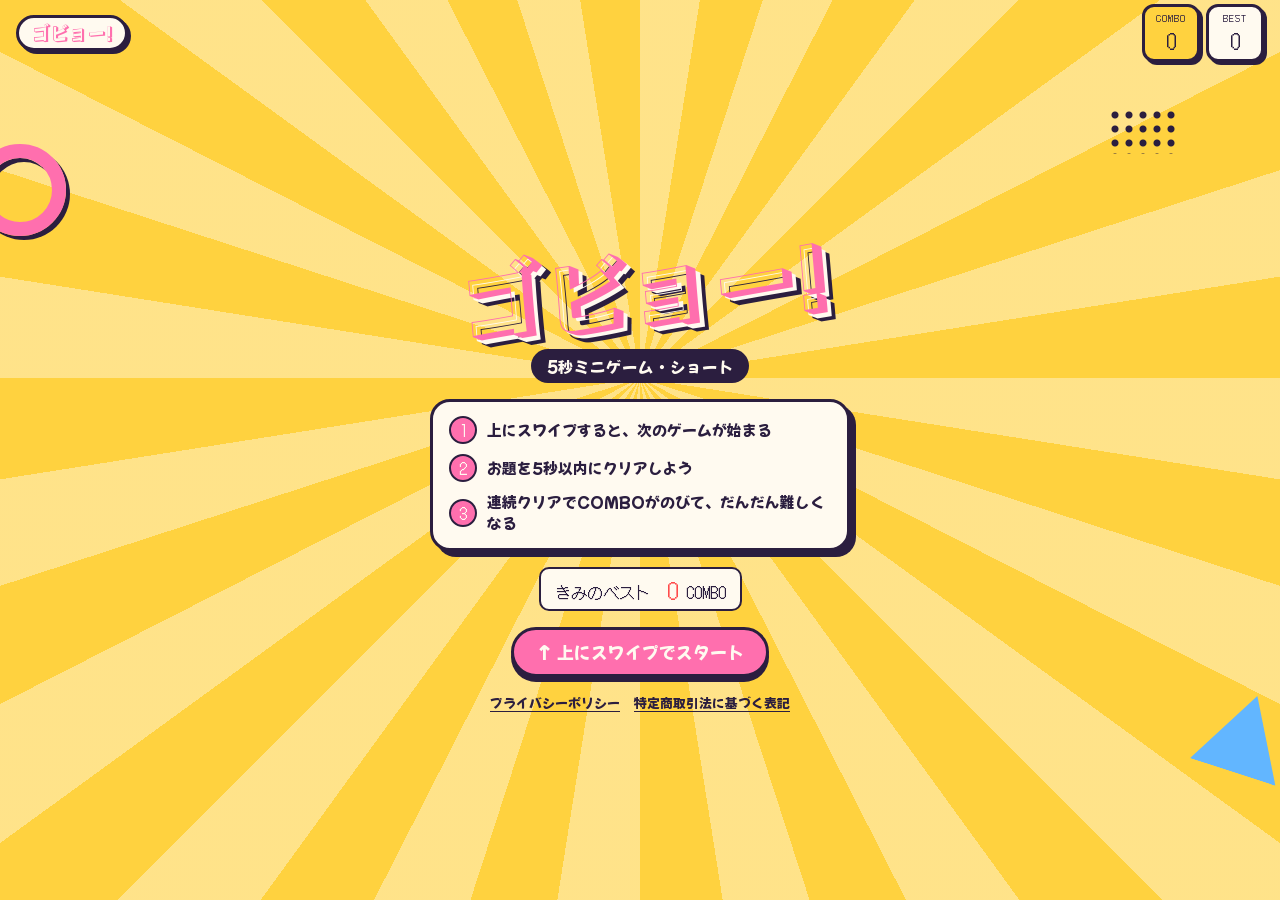
==== public/index.html @ 1904412a "広告なしパック（500円・買い切り）の仕組みを追加 Stripeの支払いリンク → /thanks → Workerがセッションを確認 → 署名つきトークンを保存、の確認版。  - worker/in" ====
<!doctype html>
<html lang="ja">
<head>
  <meta charset="utf-8">
  <meta name="viewport" content="width=device-width, initial-scale=1, viewport-fit=cover">
  <title>ゴビョー！</title>
  <meta name="description" content="上にスワイプすると次々出てくる、5秒ミニゲームのショート。連続クリアでコンボをのばそう。">
  <meta name="theme-color" content="#ffd23f">
  <meta property="og:type" content="website">
  <meta property="og:title" content="ゴビョー！">
  <meta property="og:description" content="上にスワイプすると次々出てくる、5秒ミニゲームのショート。きみは何連続クリアできる？">
  <meta name="twitter:card" content="summary_large_image">
  <meta property="og:url" content="https://gobyo.kento-dev.workers.dev/">
  <meta property="og:image" content="https://gobyo.kento-dev.workers.dev/ogp.png">
  <meta name="twitter:image" content="https://gobyo.kento-dev.workers.dev/ogp.png">
  <link rel="icon" href="favicon.svg" type="image/svg+xml">
  <link rel="apple-touch-icon" href="apple-touch-icon.png">
  <link rel="preconnect" href="https://fonts.googleapis.com">
  <link rel="preconnect" href="https://fonts.gstatic.com" crossorigin>
  <link rel="stylesheet" href="https://fonts.googleapis.com/css2?family=DotGothic16&family=Mochiy+Pop+One&family=Rampart+One&display=swap">
  <link rel="stylesheet" href="css/style.css">
</head>
<body>
  <header class="hud">
    <p class="hud-logo">ゴビョー!</p>
    <div class="hud-stats">
      <p id="hudComboChip" class="hud-chip hud-combo"><small>COMBO</small><b id="hudCombo">0</b></p>
      <p class="hud-chip"><small>BEST</small><b id="hudBest">0</b></p>
    </div>
  </header>

  <main id="feed" class="feed">
    <section id="slotTitle" class="slot slot-title" aria-label="タイトル">
      <span class="deco deco-ring" aria-hidden="true"></span>
      <span class="deco deco-tri" aria-hidden="true"></span>
      <span class="deco deco-dots" aria-hidden="true"></span>

      <div class="title-card">
        <h1 class="logo">ゴビョー!</h1>
        <p class="tagline">5秒ミニゲーム・ショート</p>

        <ol class="howto">
          <li>上にスワイプすると、次のゲームが始まる</li>
          <li>お題を5秒以内にクリアしよう</li>
          <li>連続クリアでCOMBOがのびて、だんだん難しくなる</li>
        </ol>

        <p class="title-best">きみのベスト　<b id="titleBest">0</b> COMBO</p>
        <button id="btnStart" class="swipe-hint" type="button">↑ 上にスワイプでスタート</button>
        <p class="title-links"><a class="title-link" href="privacy">プライバシーポリシー</a><a class="title-link" href="tokushoho">特定商取引法に基づく表記</a></p>
      </div>
    </section>
  </main>

  <p id="toast" class="toast" role="status" hidden></p>

  <script src="js/config.js"></script>
  <script src="js/games.js"></script>
  <script src="js/app.js"></script>
</body>
</html>
---- public/css/style.css ----
/* 配置: 縦に1画面ずつ流れるショート。上に固定のスコア、各画面は柄つきの背景にお題・導火線・ゲーム画面を持つカード */
:root {
  --cream: #fff3dc;   /* 下地 */
  --paper: #fffaf0;   /* カード */
  --ink: #2b1e3f;     /* 線と文字（ナス紺） */
  --pink: #ff6fae;
  --yellow: #ffd23f;
  --mint: #45d6b5;
  --sky: #62b6ff;
  --orange: #ff8c42;
  --lilac: #b48cff;
  --lime: #b5e048;
  --red: #ff4b4b;

  --font-logo: "Rampart One", "Mochiy Pop One", "Hiragino Maru Gothic ProN", sans-serif;
  --font-pop: "Mochiy Pop One", "Hiragino Maru Gothic ProN", "Hiragino Sans", "Yu Gothic", "Noto Sans JP", sans-serif;
  --font-dot: "DotGothic16", "Osaka-Mono", "MS Gothic", monospace;

  --line: 3px;
  --shadow: 6px 6px 0 var(--ink);
  --hud-h: 62px;
  --theme: var(--yellow);
  --pattern: color-mix(in srgb, var(--paper) 42%, transparent);

  color-scheme: light;
  box-sizing: border-box;
  height: 100%;
  padding-top: env(safe-area-inset-top, 0px);
  padding-bottom: env(safe-area-inset-bottom, 0px);
  background: var(--cream);
  -webkit-text-size-adjust: 100%;
}

*, *::before, *::after { box-sizing: inherit; }

body {
  margin: 0;
  height: 100%;
  overflow: hidden;
  background: var(--cream);
  color: var(--ink);
  font-family: var(--font-pop);
  font-size: 15px;
  line-height: 1.5;
  -webkit-tap-highlight-color: transparent;
}

[hidden] { display: none !important; }
p, h1, h2, ol { margin: 0; }
ol { padding: 0; list-style: none; }
:focus-visible { outline: 3px solid var(--sky); outline-offset: 3px; }

/* ---------- ボタン ---------- */
.btn {
  display: inline-flex;
  align-items: center;
  justify-content: center;
  min-height: 48px;
  padding: 0.55em 1.1em;
  border: var(--line) solid var(--ink);
  border-radius: 999px;
  background: var(--paper);
  color: var(--ink);
  font: 0.98rem/1.2 var(--font-pop);
  text-decoration: none;
  box-shadow: 0 4px 0 var(--ink);
  cursor: pointer;
  touch-action: manipulation;
  user-select: none;
  -webkit-user-select: none;
}
.btn:active { transform: translateY(3px); box-shadow: 0 1px 0 var(--ink); }
.btn-small { min-height: 40px; padding-block: 0.4em; font-size: 0.9rem; }
.btn-ink { background: var(--ink); color: var(--paper); }
.btn-mint { background: var(--mint); }

/* ---------- 上のスコア ---------- */
.hud {
  position: fixed;
  top: env(safe-area-inset-top, 0px);
  left: 0;
  right: 0;
  z-index: 10;
  height: var(--hud-h);
  display: flex;
  align-items: center;
  justify-content: space-between;
  gap: 8px;
  padding: 4px 16px 0;
  pointer-events: none;
}
.hud-logo {
  padding: 5px 12px 3px;
  border: var(--line) solid var(--ink);
  border-radius: 999px;
  background: var(--paper);
  box-shadow: 3px 3px 0 var(--ink);
  font: 1.2rem/1.1 var(--font-logo);
  color: var(--pink);
}
.hud-stats { display: flex; gap: 6px; }
.hud-chip {
  display: flex;
  flex-direction: column;
  align-items: center;
  min-width: 58px;
  padding: 3px 10px 4px;
  border: var(--line) solid var(--ink);
  border-radius: 12px;
  background: var(--paper);
  box-shadow: 3px 3px 0 var(--ink);
  line-height: 1.05;
}
.hud-chip small { font: 0.62rem var(--font-dot); letter-spacing: 0.12em; }
.hud-chip b { font: 1.3rem var(--font-dot); font-weight: 400; font-variant-numeric: tabular-nums; }
.hud-combo { background: var(--yellow); }
.hud-chip.bump { animation: bump 0.4s cubic-bezier(0.2, 1.8, 0.4, 1); }
@keyframes bump { 0% { transform: scale(1.35) rotate(-6deg); } 100% { transform: scale(1); } }

/* ---------- 縦スワイプのフィード ---------- */
.feed {
  position: relative;
  height: 100%;
  overflow-x: hidden;
  overflow-y: auto;
  scroll-snap-type: y mandatory;
  overscroll-behavior: contain;
  scrollbar-width: none;
}
.feed::-webkit-scrollbar { display: none; }
.feed.locked { overflow-y: hidden; }

.slot {
  position: relative;
  height: 100%;
  display: flex;
  padding: calc(var(--hud-h) + 8px) 16px 16px;
  overflow: hidden;
  scroll-snap-align: start;
  scroll-snap-stop: always;
  background-color: var(--theme);
}

/* 背景の柄（テーマごと） */
.theme-pink {
  --theme: var(--pink);
  background-image: radial-gradient(circle, var(--pattern) 0 6px, transparent 7px);
  background-size: 34px 34px;
}
.theme-yellow, .slot-title {
  --theme: var(--yellow);
  background-image: repeating-conic-gradient(from 0deg at 50% 42%, var(--pattern) 0 9deg, transparent 9deg 18deg);
}
.theme-mint {
  --theme: var(--mint);
  background-image: repeating-linear-gradient(135deg, transparent 0 16px, var(--pattern) 16px 32px);
}
.theme-sky {
  --theme: var(--sky);
  background-image: conic-gradient(var(--pattern) 25%, transparent 0 50%, var(--pattern) 0 75%, transparent 0);
  background-size: 44px 44px;
}
.theme-orange {
  --theme: var(--orange);
  background-image: radial-gradient(circle, var(--pattern) 0 3px, transparent 4px);
  background-size: 18px 18px;
}
.theme-lilac {
  --theme: var(--lilac);
  background-image:
    linear-gradient(var(--pattern) 2px, transparent 2px),
    linear-gradient(90deg, var(--pattern) 2px, transparent 2px);
  background-size: 26px 26px;
}
.theme-lime {
  --theme: var(--lime);
  background-image: repeating-linear-gradient(0deg, transparent 0 14px, var(--pattern) 14px 22px);
}

/* ---------- タイトル ---------- */
.title-card {
  position: relative;
  z-index: 1;
  margin: auto;
  width: 100%;
  max-width: 420px;
  display: flex;
  flex-direction: column;
  align-items: center;
  gap: 16px;
  text-align: center;
}
.logo {
  font: 400 clamp(3.6rem, 21vw, 5.4rem)/1.05 var(--font-logo);
  color: var(--pink);
  text-shadow: 4px 4px 0 var(--paper), 8px 8px 0 var(--ink);
  transform: rotate(-5deg);
  animation: wobble 2.6s ease-in-out infinite;
}
@keyframes wobble { 50% { transform: rotate(-1deg) scale(1.03); } }
.tagline {
  padding: 6px 16px;
  border-radius: 999px;
  background: var(--ink);
  color: var(--paper);
  font-size: 0.95rem;
  letter-spacing: 0.06em;
}
.howto {
  width: 100%;
  display: grid;
  gap: 10px;
  padding: 14px 16px;
  border: var(--line) solid var(--ink);
  border-radius: 20px;
  background: var(--paper);
  box-shadow: var(--shadow);
  text-align: left;
  counter-reset: step;
}
.howto li { display: flex; align-items: center; gap: 10px; font-size: 0.92rem; line-height: 1.4; }
.howto li::before {
  counter-increment: step;
  content: counter(step);
  flex: none;
  display: grid;
  place-items: center;
  width: 28px;
  height: 28px;
  border: 2px solid var(--ink);
  border-radius: 50%;
  background: var(--pink);
  color: var(--paper);
  font: 1rem var(--font-dot);
}
.title-best {
  padding: 4px 14px;
  border: 2px solid var(--ink);
  border-radius: 10px;
  background: var(--paper);
  font: 1rem var(--font-dot);
}
.title-best b { font-size: 1.4rem; font-weight: 400; color: var(--red); }
.swipe-hint {
  padding: 12px 22px;
  border: var(--line) solid var(--ink);
  border-radius: 999px;
  background: var(--pink);
  color: var(--paper);
  font: 1.05rem/1.2 var(--font-pop);
  box-shadow: 0 5px 0 var(--ink);
  cursor: pointer;
  touch-action: manipulation;
  animation: float 1.2s ease-in-out infinite;
}
@keyframes float { 50% { transform: translateY(-8px); } }

/* 80年代っぽい飾り */
.deco { position: absolute; pointer-events: none; }
.deco-ring {
  top: 16%;
  left: -26px;
  width: 92px;
  height: 92px;
  border: 14px solid var(--pink);
  border-radius: 50%;
  box-shadow: 4px 4px 0 var(--ink), inset 4px 4px 0 var(--ink);
}
.deco-tri {
  right: -10px;
  bottom: 14%;
  width: 90px;
  height: 80px;
  background: var(--sky);
  clip-path: polygon(50% 0, 100% 100%, 0 100%);
  transform: rotate(18deg);
}
.deco-dots {
  top: 12%;
  right: 8%;
  width: 70px;
  height: 46px;
  background-image: radial-gradient(circle, var(--ink) 0 3px, transparent 4px);
  background-size: 14px 14px;
}

/* ---------- ゲームのカード ---------- */
.card {
  flex: 1;
  min-width: 0;
  width: 100%;
  max-width: 480px;
  margin-inline: auto;
  display: flex;
  flex-direction: column;
  gap: 10px;
  padding: 12px 14px 14px;
  border: var(--line) solid var(--ink);
  border-radius: 26px;
  background: var(--paper);
  box-shadow: var(--shadow);
}
.card-head { display: flex; align-items: center; justify-content: space-between; gap: 8px; }
.card-no { font: 0.95rem var(--font-dot); letter-spacing: 0.06em; }
.card-title {
  padding: 3px 12px;
  border: 2px solid var(--ink);
  border-radius: 999px;
  background: var(--theme);
  font-size: 0.9rem;
}
.inst {
  font: clamp(1.35rem, 6.6vw, 1.8rem)/1.3 var(--font-pop);
  text-align: center;
  text-wrap: balance;
  word-break: auto-phrase;
}

.fuse {
  height: 14px;
  border: 2.5px solid var(--ink);
  border-radius: 999px;
  background: var(--cream);
  overflow: hidden;
}
.fuse span {
  display: block;
  height: 100%;
  background: repeating-linear-gradient(135deg, var(--red) 0 8px, var(--orange) 8px 16px);
  transform-origin: left center;
}

.screen { position: relative; flex: 1; min-height: 0; }
.stage {
  position: absolute;
  inset: 0;
  display: flex;
  flex-direction: column;
  align-items: center;
  justify-content: center;
  gap: 14px;
  padding: 12px;
  border: var(--line) solid var(--ink);
  border-radius: 18px;
  background:
    linear-gradient(color-mix(in srgb, var(--ink) 6%, transparent) 1px, transparent 1px),
    linear-gradient(90deg, color-mix(in srgb, var(--ink) 6%, transparent) 1px, transparent 1px),
    var(--cream);
  background-size: 22px 22px;
  overflow: hidden;
  container-type: size;
  user-select: none;
  -webkit-user-select: none;
}
.slot.is-playing .stage { touch-action: none; }

.overlay {
  position: absolute;
  inset: 0;
  display: flex;
  flex-direction: column;
  align-items: center;
  justify-content: center;
  gap: 6px;
  border-radius: 18px;
  overflow: hidden;
  pointer-events: none;
  background: color-mix(in srgb, var(--cream) 72%, transparent);
}
.overlay > p { position: relative; z-index: 1; text-align: center; }
.ov-main {
  font: clamp(2.6rem, 15vw, 3.8rem)/1 var(--font-pop);
  color: var(--yellow);
  -webkit-text-stroke: 3px var(--ink);
  paint-order: stroke fill;
  text-shadow: 5px 5px 0 var(--pink);
}
.ov-main.pop { animation: pop 0.35s cubic-bezier(0.2, 1.8, 0.4, 1); }
@keyframes pop { from { transform: scale(0.5); } to { transform: scale(1); } }
.ov-sub {
  padding: 4px 14px;
  border: 2px solid var(--ink);
  border-radius: 999px;
  background: var(--paper);
  font: 1.15rem var(--font-dot);
}
.ov-sub:empty { display: none; }
.overlay.is-go .ov-main { color: var(--mint); text-shadow: 5px 5px 0 var(--ink); }
.overlay.is-clear { background: var(--yellow); }
.overlay.is-clear::before {
  content: "";
  position: absolute;
  inset: -60%;
  background: repeating-conic-gradient(var(--paper) 0 12deg, transparent 12deg 24deg);
  opacity: 0.75;
  animation: spin 8s linear infinite;
}
@keyframes spin { to { transform: rotate(360deg); } }
.overlay.is-miss { background: color-mix(in srgb, var(--ink) 55%, transparent); }
.overlay.is-miss .ov-main { color: var(--sky); text-shadow: 5px 5px 0 var(--ink); }

.card-foot {
  display: flex;
  align-items: center;
  justify-content: space-between;
  gap: 10px;
  min-height: 44px;
  visibility: hidden;
}
.slot.is-done .card-foot { visibility: visible; }
.btn-retry { visibility: hidden; }
.slot.is-miss .btn-retry { visibility: visible; }
.next-hint { font-size: 0.9rem; animation: float 1.2s ease-in-out infinite; }

/* ---------- 各ゲームの部品 ---------- */
.g-note { font-size: 0.95rem; text-align: center; }
.g-top { position: absolute; top: 12px; left: 0; right: 0; }
.g-big-num { font: clamp(3rem, 16vw, 4rem)/1 var(--font-dot); }

/* 連打・押すな のボタン */
.g-push {
  display: grid;
  place-items: center;
  width: min(50vw, 190px, 46cqh);
  aspect-ratio: 1;
  border: var(--line) solid var(--ink);
  border-radius: 50%;
  background: radial-gradient(circle at 34% 30%, color-mix(in srgb, var(--paper) 55%, var(--red)), var(--red) 62%);
  box-shadow: 0 9px 0 var(--ink);
  font: clamp(1.4rem, 7vw, 1.9rem) var(--font-pop);
  color: var(--paper);
  -webkit-text-stroke: 2px var(--ink);
  paint-order: stroke fill;
}
.g-push.hit { animation: press 0.12s; }
@keyframes press { 50% { transform: translateY(7px); box-shadow: 0 2px 0 var(--ink); } }
.g-push-dont {
  background: radial-gradient(circle at 34% 30%, color-mix(in srgb, var(--paper) 55%, var(--orange)), var(--orange) 62%);
  animation: tempt 0.9s ease-in-out infinite;
}
@keyframes tempt { 50% { transform: scale(1.06) rotate(-3deg); } }
.g-push-dont.pressed { animation: none; transform: translateY(8px); box-shadow: 0 1px 0 var(--ink); }

/* ストップウォッチ */
.g-watch {
  padding: 8px 20px;
  border: var(--line) solid var(--ink);
  border-radius: 14px;
  background: var(--ink);
  color: var(--lime);
  font: clamp(3.2rem, 18vw, 4.6rem)/1.1 var(--font-dot);
  font-variant-numeric: tabular-nums;
  box-shadow: 5px 5px 0 var(--pink);
}

/* 仕分け */
.g-item, .g-ghost {
  position: absolute;
  top: 50%;
  left: 50%;
  width: min(34vw, 130px, 34cqh);
  aspect-ratio: 1;
  translate: -50% -50%;
  border: var(--line) solid var(--ink);
  box-shadow: 5px 5px 0 var(--ink);
}
.g-item.is-circle { border-radius: 50%; background: var(--pink); }
.g-item.is-square { border-radius: 16px; background: var(--sky); }
.g-item.pop { animation: pop 0.18s ease-out; }
.g-item.fly-left { animation: fly-left 0.3s ease-in forwards; }
.g-item.fly-right { animation: fly-right 0.3s ease-in forwards; }
@keyframes fly-left { to { transform: translateX(-220%) rotate(-30deg); opacity: 0; } }
@keyframes fly-right { to { transform: translateX(220%) rotate(30deg); opacity: 0; } }
.g-lanes {
  position: absolute;
  left: 12px;
  right: 12px;
  bottom: 12px;
  display: flex;
  justify-content: space-between;
  gap: 8px;
}
.g-lane {
  padding: 2px 14px;
  border: 2px solid var(--ink);
  border-radius: 999px;
  background: var(--paper);
  font-size: 1.3rem;
}
.c-pink { color: var(--pink); -webkit-text-stroke: 1px var(--ink); }
.c-sky { color: var(--sky); -webkit-text-stroke: 1px var(--ink); }

/* よけろ */
.g-road { position: absolute; inset: 0; }
.g-road-line {
  position: absolute;
  top: 0;
  bottom: 0;
  width: 4px;
  translate: -50% 0;
  background: repeating-linear-gradient(to bottom, var(--ink) 0 18px, transparent 18px 36px);
  opacity: 0.3;
  animation: road 0.45s linear infinite;
}
@keyframes road { to { background-position: 0 36px; } }
.g-car {
  position: absolute;
  top: 84%;
  width: 54px;
  height: 72px;
  translate: -50% -50%;
  border: var(--line) solid var(--ink);
  border-radius: 18px 18px 10px 10px;
  background: var(--pink);
  box-shadow: 4px 4px 0 var(--ink);
  transition: left 0.09s ease-out;
}
.g-car::before {
  content: "";
  position: absolute;
  top: 9px;
  left: 7px;
  right: 7px;
  height: 18px;
  border: 2px solid var(--ink);
  border-radius: 6px;
  background: var(--sky);
}
.g-car.crash { background: var(--red); animation: shake 0.3s; }
.g-rock {
  position: absolute;
  display: grid;
  place-items: center;
  width: 50px;
  height: 50px;
  translate: -50% -50%;
  border: var(--line) solid var(--ink);
  border-radius: 12px;
  background: var(--yellow);
  box-shadow: 3px 3px 0 var(--ink);
  font: 1.5rem var(--font-dot);
}
@keyframes shake { 25% { transform: translateX(-6px); } 75% { transform: translateX(6px); } }

/* 色ちがい */
.g-grid {
  display: grid;
  grid-template-columns: repeat(var(--n), 1fr);
  gap: 8px;
  width: min(100%, 320px, 92cqh);
  aspect-ratio: 1;
}
.g-tile { border: 2.5px solid var(--ink); border-radius: 10px; cursor: pointer; }
.g-tile.is-right { box-shadow: 0 0 0 4px var(--paper), 0 0 0 7px var(--ink); }
.g-tile.is-wrong { animation: shake 0.3s; }

/* ど真ん中 */
.g-meter {
  width: 100%;
  max-width: 340px;
  height: 60px;
  padding-inline: 12px;
  border: var(--line) solid var(--ink);
  border-radius: 999px;
  background: var(--paper);
  box-shadow: 5px 5px 0 var(--ink);
}
.g-meter-track { position: relative; height: 100%; }
.g-meter-zone {
  position: absolute;
  top: 0;
  bottom: 0;
  left: 50%;
  translate: -50% 0;
  border-inline: 3px solid var(--ink);
  background: var(--lime);
}
.g-meter-mark {
  position: absolute;
  top: 6px;
  bottom: 6px;
  width: 10px;
  translate: -50% 0;
  border: 2px solid var(--ink);
  border-radius: 5px;
  background: var(--red);
}
.g-meter-mark.is-hit { background: var(--mint); }

/* もぐらたたき */
.g-holes {
  display: grid;
  grid-template-columns: repeat(3, 1fr);
  gap: 10px;
  width: min(100%, 300px, 78cqh);
  aspect-ratio: 1;
  margin-top: 22px;
}
.g-hole { position: relative; cursor: pointer; }
.g-hole::after {
  content: "";
  position: absolute;
  left: 6%;
  right: 6%;
  bottom: 6%;
  height: 30%;
  border-radius: 50%;
  background: var(--ink);
  box-shadow: inset 0 6px 0 color-mix(in srgb, var(--ink) 60%, var(--cream));
}
.g-mole {
  position: absolute;
  z-index: 1;
  left: 20%;
  right: 20%;
  bottom: 18%;
  height: 66%;
  border: var(--line) solid var(--ink);
  border-radius: 50% 50% 30% 30%;
  background:
    radial-gradient(circle at 34% 36%, var(--ink) 0 7%, transparent 8%),
    radial-gradient(circle at 66% 36%, var(--ink) 0 7%, transparent 8%),
    radial-gradient(ellipse at 50% 56%, var(--pink) 0 12%, transparent 13%),
    color-mix(in srgb, var(--orange) 55%, var(--ink));
  transform-origin: bottom center;
  animation: mole-up 0.12s ease-out;
  pointer-events: none;
}
@keyframes mole-up { from { transform: scaleY(0.2); } to { transform: scaleY(1); } }
.g-mole.is-hit { animation: mole-bonk 0.2s ease-in forwards; }
@keyframes mole-bonk { 30% { transform: scale(1.15, 0.7); } 100% { transform: scale(1, 0); } }

/* ふうせん */
.g-balloon-box { position: relative; width: min(78cqw, 62cqh, 280px); aspect-ratio: 1; }
.g-ring, .g-balloon {
  position: absolute;
  left: 50%;
  top: 50%;
  width: calc(var(--s) * 100%);
  aspect-ratio: 1;
  translate: -50% -50%;
  border-radius: 50%;
}
.g-ring { border: 3px dashed var(--ink); }
.g-ring-max { background: color-mix(in srgb, var(--lime) 70%, var(--cream)); }
.g-ring-min { background: var(--cream); }
.g-balloon {
  border: var(--line) solid var(--ink);
  background: radial-gradient(circle at 34% 30%, color-mix(in srgb, var(--paper) 60%, var(--pink)), var(--pink) 62%);
  opacity: 0.92;
}
.g-balloon::after {
  content: "";
  position: absolute;
  left: 50%;
  bottom: -11px;
  width: 14px;
  height: 12px;
  translate: -50% 0;
  background: var(--ink);
  clip-path: polygon(50% 0, 100% 100%, 0 100%);
}
.g-balloon.is-burst { animation: burst 0.25s ease-out forwards; }
@keyframes burst { to { transform: scale(1.5); opacity: 0; } }

/* 早押し */
.g-lamp {
  display: grid;
  place-items: center;
  width: min(54vw, 200px, 50cqh);
  aspect-ratio: 1;
  border: 6px solid var(--ink);
  border-radius: 50%;
  background: var(--yellow);
  box-shadow: 0 0 0 8px var(--paper), 0 0 0 11px var(--ink);
  font: clamp(1.4rem, 7vw, 1.8rem) var(--font-pop);
}
.g-lamp.is-red {
  background: var(--red);
  color: var(--paper);
  -webkit-text-stroke: 1.5px var(--ink);
  paint-order: stroke fill;
  box-shadow: 0 0 0 8px var(--paper), 0 0 0 11px var(--ink), 0 0 40px 14px color-mix(in srgb, var(--red) 55%, transparent);
}
.g-lamp.is-foul { background: var(--lilac); }

/* 後出しじゃんけん */
.g-hand {
  display: flex;
  flex-direction: column;
  align-items: center;
  justify-content: center;
  gap: 2px;
  border: var(--line) solid var(--ink);
  border-radius: 18px;
  background: var(--paper);
  box-shadow: 4px 4px 0 var(--ink);
}
.g-hand-cpu { width: min(38vw, 140px, 34cqh); aspect-ratio: 1; background: var(--yellow); }
.g-hand-cpu .g-hand-icon { font-size: clamp(2.8rem, 15vw, 4rem); line-height: 1.1; }
.g-hands { display: grid; grid-template-columns: repeat(3, 1fr); gap: 10px; width: 100%; max-width: 340px; }
.g-hand-pick { aspect-ratio: 1; cursor: pointer; }
.g-hand-pick .g-hand-icon { font-size: clamp(1.9rem, 10vw, 2.6rem); line-height: 1.1; pointer-events: none; }
.g-hand-name { font-size: 0.85rem; pointer-events: none; }
.g-hand.is-right { background: var(--mint); }
.g-hand.is-wrong { background: var(--red); animation: shake 0.3s; }

/* キャッチ */
.g-field { position: absolute; inset: 0; }
.g-basket {
  position: absolute;
  top: 86%;
  width: 88px;
  height: 38px;
  translate: -50% -50%;
  border: var(--line) solid var(--ink);
  border-radius: 6px 6px 22px 22px;
  background: repeating-linear-gradient(90deg, var(--pink) 0 10px, color-mix(in srgb, var(--pink) 60%, var(--paper)) 10px 20px);
  box-shadow: 3px 3px 0 var(--ink);
}
.g-star {
  --star: polygon(50% 0, 61% 35%, 98% 35%, 68% 57%, 79% 91%, 50% 70%, 21% 91%, 32% 57%, 2% 35%, 39% 35%);
  position: absolute;
  width: 42px;
  height: 42px;
  translate: -50% -50%;
  background: var(--ink);
  clip-path: var(--star);
}
.g-star::before {
  content: "";
  position: absolute;
  inset: 6px;
  background: var(--yellow);
  clip-path: var(--star);
}
.g-star.is-got { animation: got 0.25s ease-out forwards; }
@keyframes got { to { transform: scale(1.7); opacity: 0; } }

/* おぼえて */
.g-arrows { display: flex; flex-wrap: wrap; justify-content: center; gap: 8px; max-width: 100%; }
.g-arrow {
  display: grid;
  place-items: center;
  width: 46px;
  height: 54px;
  border: var(--line) solid var(--ink);
  border-radius: 10px;
  background: var(--paper);
  box-shadow: 3px 3px 0 var(--ink);
  font: 1.8rem var(--font-dot);
}
.g-arrow.is-hidden { background: var(--lilac); color: var(--paper); }
.g-arrow.is-right { background: var(--mint); color: var(--ink); }
.g-arrow.is-wrong { background: var(--red); color: var(--paper); }

/* 色の割り当て（ペアさがし・つみあげ・ふうせん割り） */
.c-pink { --c: var(--pink); }
.c-sky { --c: var(--sky); }
.c-mint { --c: var(--mint); }
.c-yellow { --c: var(--yellow); }
.c-orange { --c: var(--orange); }
.c-lilac { --c: var(--lilac); }
.c-lime { --c: var(--lime); }

/* フリック */
.g-flick {
  position: absolute;
  top: 50%;
  left: 50%;
  display: grid;
  place-items: center;
  width: min(40vw, 150px, 40cqh);
  aspect-ratio: 1;
  translate: -50% -50%;
  border: var(--line) solid var(--ink);
  border-radius: 22px;
  background: var(--yellow);
  box-shadow: 5px 5px 0 var(--ink);
  font: clamp(4rem, 22vw, 5.5rem)/1 var(--font-dot);
}
.g-flick.pop { animation: pop 0.18s ease-out; }
.g-flick.is-wrong { background: var(--red); color: var(--paper); }
.g-flick.fly-left { animation: fly-left 0.3s ease-in forwards; }
.g-flick.fly-right { animation: fly-right 0.3s ease-in forwards; }
.g-flick.fly-up { animation: fly-up 0.3s ease-in forwards; }
.g-flick.fly-down { animation: fly-down 0.3s ease-in forwards; }
@keyframes fly-up { to { transform: translateY(-220%); opacity: 0; } }
@keyframes fly-down { to { transform: translateY(220%); opacity: 0; } }

/* 3択（数えろ・計算） */
.g-question {
  padding: 10px 18px;
  border: var(--line) solid var(--ink);
  border-radius: 14px;
  background: var(--paper);
  box-shadow: 5px 5px 0 var(--ink);
  font: clamp(2.3rem, 12vw, 3.1rem)/1.15 var(--font-dot);
  font-variant-numeric: tabular-nums;
  white-space: nowrap;
}
.g-choices { display: grid; grid-template-columns: repeat(3, 1fr); gap: 10px; width: 100%; max-width: 340px; }
.g-choices.g-bottom { position: absolute; left: 12px; right: 12px; bottom: 14px; width: auto; margin-inline: auto; }
.g-choice {
  display: grid;
  place-items: center;
  min-height: 64px;
  border: var(--line) solid var(--ink);
  border-radius: 16px;
  background: var(--paper);
  box-shadow: 0 5px 0 var(--ink);
  font: 1.9rem var(--font-dot);
  cursor: pointer;
}
.g-choice.is-right { background: var(--mint); }
.g-choice.is-wrong { background: var(--red); color: var(--paper); animation: shake 0.3s; }
.g-star.is-small { width: 36px; height: 36px; }
.g-star.is-small::before { inset: 5px; }

/* なぞれ */
.g-trace { position: absolute; inset: 0; width: 100%; height: 100%; }
.g-trace-edge { stroke: var(--ink); }
.g-trace-road { stroke: color-mix(in srgb, var(--sky) 30%, var(--paper)); }
.g-trace-center { stroke: color-mix(in srgb, var(--ink) 30%, transparent); stroke-dasharray: 6 8; }
.g-trace-trail { stroke: var(--pink); opacity: 0.85; }
.g-trace-trail.is-out { stroke: var(--red); }
.g-trace-start circle { fill: var(--pink); stroke: var(--ink); stroke-width: 3; }
.g-trace-goal circle { fill: var(--yellow); stroke: var(--ink); stroke-width: 3; }
.g-trace text { font-family: var(--font-dot); font-size: 18px; fill: var(--ink); pointer-events: none; }

/* ペアさがし（マークはCSSで描いて大きさをそろえる） */
.g-pair {
  display: grid;
  place-items: center;
  border: 2.5px solid var(--ink);
  border-radius: 10px;
  background: var(--paper);
  cursor: pointer;
}
.g-shape {
  position: relative;
  width: 58%;
  aspect-ratio: 1;
  background: var(--ink);
  clip-path: var(--shape);
  pointer-events: none;
}
.g-shape::before {
  content: "";
  position: absolute;
  inset: 4px;
  background: var(--c);
  clip-path: var(--shape);
}
.s-circle { --shape: circle(50%); }
.s-square { --shape: polygon(8% 8%, 92% 8%, 92% 92%, 8% 92%); }
.s-tri { --shape: polygon(50% 4%, 97% 92%, 3% 92%); }
.s-down { --shape: polygon(3% 8%, 97% 8%, 50% 96%); }
.s-diamond { --shape: polygon(50% 0, 100% 50%, 50% 100%, 0 50%); }
.s-star { --shape: polygon(50% 0, 61% 35%, 98% 35%, 68% 57%, 79% 91%, 50% 70%, 21% 91%, 32% 57%, 2% 35%, 39% 35%); }
.g-pair.is-picked { background: var(--yellow); transform: scale(0.92); }
.g-pair.is-right { background: var(--mint); box-shadow: 0 0 0 4px var(--paper), 0 0 0 7px var(--ink); }
.g-pair.is-wrong { background: var(--red); animation: shake 0.3s; }

/* つみあげ */
.g-block {
  position: absolute;
  border: var(--line) solid var(--ink);
  border-radius: 8px;
  background: var(--c, var(--orange));
  box-shadow: 3px 3px 0 var(--ink);
}
.g-block.is-base {
  background: repeating-linear-gradient(135deg, var(--ink) 0 8px, color-mix(in srgb, var(--ink) 70%, var(--paper)) 8px 16px);
}
.g-block.is-fall { animation: fall 0.5s ease-in forwards; }
@keyframes fall { to { transform: translateY(220%) rotate(20deg); opacity: 0; } }

/* ふうせん割り */
.g-floater { position: absolute; translate: -50% -50%; cursor: pointer; }
.g-floater.is-balloon {
  width: 56px;
  height: 66px;
  border: var(--line) solid var(--ink);
  border-radius: 50% 50% 48% 48% / 56% 56% 44% 44%;
  background: radial-gradient(circle at 34% 30%, color-mix(in srgb, var(--paper) 55%, var(--c)), var(--c) 60%);
}
.g-floater.is-balloon::after {
  content: "";
  position: absolute;
  left: 50%;
  top: 100%;
  width: 2px;
  height: 20px;
  translate: -50% 0;
  background: var(--ink);
}
.g-floater.is-bomb {
  width: 56px;
  height: 56px;
  border: var(--line) solid var(--ink);
  border-radius: 50%;
  background: radial-gradient(circle at 34% 30%, color-mix(in srgb, var(--paper) 35%, var(--ink)), var(--ink) 60%);
}
.g-floater.is-bomb::before {
  content: "";
  position: absolute;
  top: -12px;
  left: 58%;
  width: 7px;
  height: 14px;
  border: 2px solid var(--ink);
  border-radius: 3px;
  background: var(--orange);
  transform: rotate(25deg);
}
.g-floater.is-bomb::after {
  content: "";
  position: absolute;
  top: -24px;
  left: 66%;
  width: 14px;
  height: 14px;
  background: var(--yellow);
  clip-path: polygon(50% 0, 61% 35%, 98% 35%, 68% 57%, 79% 91%, 50% 70%, 21% 91%, 32% 57%, 2% 35%, 39% 35%);
  animation: spark 0.3s steps(2) infinite;
}
@keyframes spark { 50% { transform: scale(0.6) rotate(30deg); } }
.g-floater.is-popped { animation: got 0.2s ease-out forwards; pointer-events: none; }
.g-floater.is-boom { animation: boom 0.35s ease-out forwards; }
@keyframes boom { 50% { transform: scale(1.6); background: var(--red); } 100% { transform: scale(1.8); opacity: 0; } }

/* ---------- CM画面（ブラウン管の走査線っぽい柄） ---------- */
.slot-cm {
  --theme: var(--lilac);
  background-image: repeating-linear-gradient(0deg, transparent 0 3px, color-mix(in srgb, var(--ink) 14%, transparent) 3px 5px);
}
.cm-card { align-items: center; justify-content: center; gap: 14px; text-align: center; overflow: hidden; }
.cm-bars {
  align-self: stretch;
  height: 72px;
  border: var(--line) solid var(--ink);
  border-radius: 14px;
  background: linear-gradient(90deg,
    var(--paper) 0 14.28%, var(--yellow) 0 28.57%, var(--mint) 0 42.85%,
    var(--lime) 0 57.14%, var(--pink) 0 71.42%, var(--red) 0 85.71%, var(--sky) 0);
}
.cm-label {
  padding: 2px 16px;
  border-radius: 8px;
  background: var(--ink);
  color: var(--yellow);
  font: 1.6rem var(--font-dot);
  letter-spacing: 0.2em;
}
.cm-title { font: 400 clamp(1.25rem, 6vw, 1.6rem)/1.45 var(--font-pop); text-wrap: balance; }
.cm-best { font: 1.05rem var(--font-dot); }
.cm-best b { font-size: 1.6rem; font-weight: 400; color: var(--red); }
.cm-lead { font-size: 0.95rem; }
/* CM画面の広告（js/config.js で adFrame を設定したときだけ出る） */
.cm-ad {
  position: relative;
  display: grid;
  place-items: center;
  width: calc(var(--ad-w) + 14px);
  max-width: 100%;
  min-height: calc(var(--ad-h) + 14px);
  padding: 4px;
  border: var(--line) solid var(--ink);
  border-radius: 14px;
  background:
    repeating-linear-gradient(0deg, transparent 0 3px, color-mix(in srgb, var(--ink) 8%, transparent) 3px 5px),
    var(--cream);
}
.cm-ad iframe { display: block; max-width: 100%; border: 0; }
.cm-ad-label {
  position: absolute;
  top: -11px;
  left: 12px;
  padding: 0 8px;
  border: 2px solid var(--ink);
  border-radius: 6px;
  background: var(--paper);
  font-size: 0.7rem;
}
.slot-cm.has-ad { padding-inline: 8px; }
.slot-cm.has-ad .card { padding-inline: 8px; gap: 10px; }
@media (max-height: 760px) {
  .slot-cm.has-ad .cm-title, .slot-cm.has-ad .cm-lead { display: none; }
}
.cm-link, .title-link { font-size: 0.8rem; color: var(--ink); text-underline-offset: 3px; }
.cm-links, .title-links { margin: 0; display: flex; flex-wrap: wrap; justify-content: center; gap: 4px 14px; }
.btn-buy { width: 100%; background: var(--yellow); }

.share { width: 100%; display: flex; flex-wrap: wrap; gap: 10px; }
.share .btn { flex: 1 1 40%; }

/* ---------- トースト ---------- */
.toast {
  position: fixed;
  left: 50%;
  bottom: calc(24px + env(safe-area-inset-bottom, 0px));
  z-index: 20;
  max-width: calc(100% - 32px);
  padding: 0.6em 1.1em;
  border-radius: 999px;
  background: var(--ink);
  color: var(--paper);
  font-size: 0.9rem;
  transform: translateX(-50%);
}

/* ---------- 低い画面 ---------- */
@media (max-height: 700px) {
  .title-card { gap: 12px; }
  .howto { padding: 10px 14px; gap: 6px; }
  .howto li { font-size: 0.85rem; }
  .card { gap: 8px; padding: 10px 12px 12px; }
  .cm-bars { height: 48px; }
}

/* 動きを減らす設定では、飾りの動きだけ止める（ゲームの動きと導火線は残す） */
@media (prefers-reduced-motion: reduce) {
  .logo, .swipe-hint, .next-hint, .g-push-dont, .g-road-line, .overlay.is-clear::before, .ov-main.pop, .hud-chip.bump {
    animation: none;
  }
}
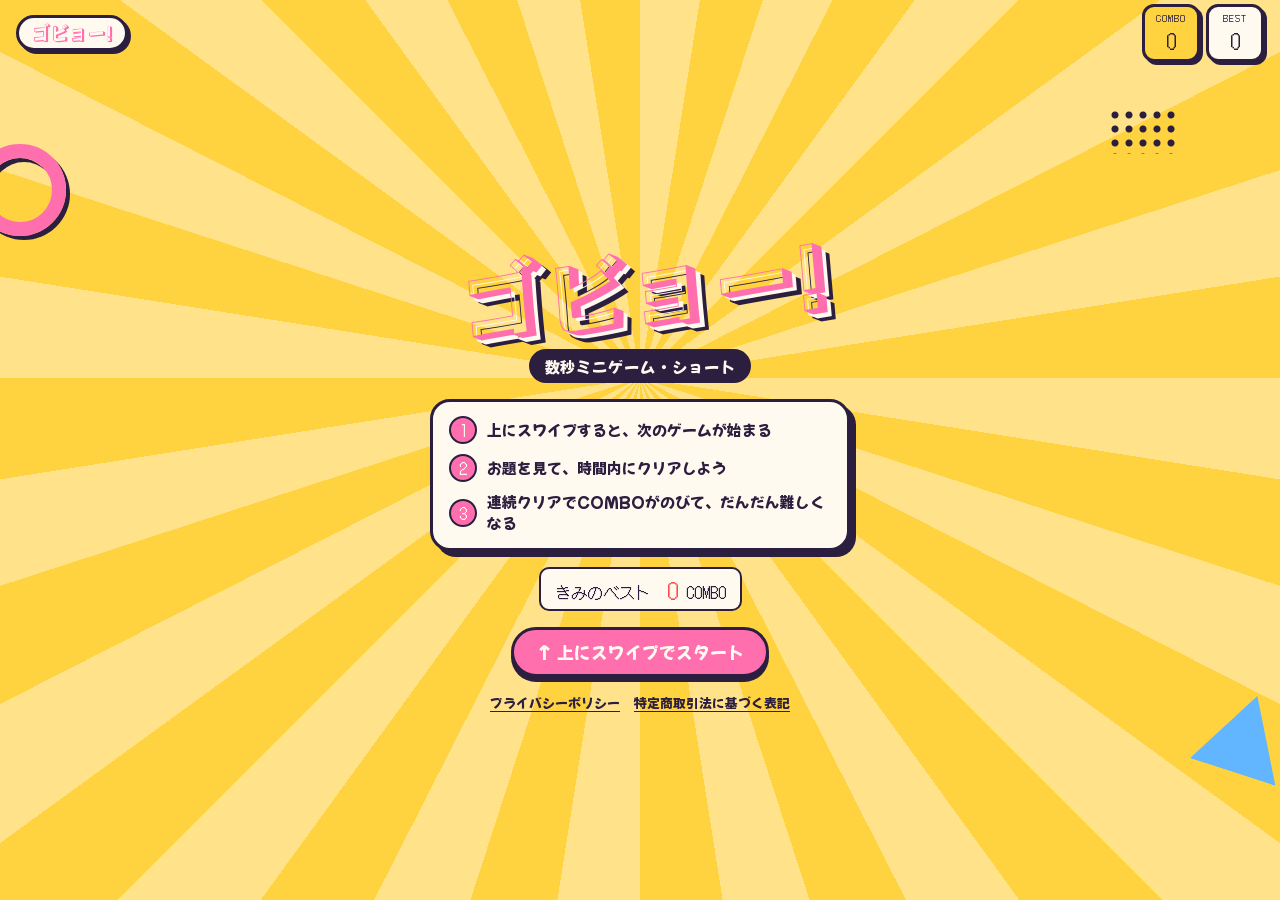
==== commit 86ab6651: "制限時間を7秒に、お題が見える時間を2秒に伸ばす - 制限時間 5秒→7秒（DURATION）。「耐えれば勝ち」のゲームは難しくなるので5秒のまま（SURVIVE_MS） - READY? の間（0." ====
--- a/public/index.html
+++ b/public/index.html
@@ -4,11 +4,11 @@
   <meta charset="utf-8">
   <meta name="viewport" content="width=device-width, initial-scale=1, viewport-fit=cover">
   <title>ゴビョー！</title>
-  <meta name="description" content="上にスワイプすると次々出てくる、5秒ミニゲームのショート。連続クリアでコンボをのばそう。">
+  <meta name="description" content="上にスワイプすると次々出てくる、数秒ミニゲームのショート。連続クリアでコンボをのばそう。">
   <meta name="theme-color" content="#ffd23f">
   <meta property="og:type" content="website">
   <meta property="og:title" content="ゴビョー！">
-  <meta property="og:description" content="上にスワイプすると次々出てくる、5秒ミニゲームのショート。きみは何連続クリアできる？">
+  <meta property="og:description" content="上にスワイプすると次々出てくる、数秒ミニゲームのショート。きみは何連続クリアできる？">
   <meta name="twitter:card" content="summary_large_image">
   <meta property="og:url" content="https://gobyo.kento-dev.workers.dev/">
   <meta property="og:image" content="https://gobyo.kento-dev.workers.dev/ogp.png">
@@ -19,6 +19,9 @@
   <link rel="preconnect" href="https://fonts.gstatic.com" crossorigin>
   <link rel="stylesheet" href="https://fonts.googleapis.com/css2?family=DotGothic16&family=Mochiy+Pop+One&family=Rampart+One&display=swap">
   <link rel="stylesheet" href="css/style.css">
+  <link rel="stylesheet" href="css/games-b1.css">
+  <link rel="stylesheet" href="css/games-b2.css">
+  <link rel="stylesheet" href="css/games-b3.css">
 </head>
 <body>
   <header class="hud">
@@ -37,11 +40,11 @@
 
       <div class="title-card">
         <h1 class="logo">ゴビョー!</h1>
-        <p class="tagline">5秒ミニゲーム・ショート</p>
+        <p class="tagline">数秒ミニゲーム・ショート</p>
 
         <ol class="howto">
           <li>上にスワイプすると、次のゲームが始まる</li>
-          <li>お題を5秒以内にクリアしよう</li>
+          <li>お題を見て、時間内にクリアしよう</li>
           <li>連続クリアでCOMBOがのびて、だんだん難しくなる</li>
         </ol>
 
@@ -56,6 +59,9 @@
 
   <script src="js/config.js"></script>
   <script src="js/games.js"></script>
+  <script src="js/games-b1.js"></script>
+  <script src="js/games-b2.js"></script>
+  <script src="js/games-b3.js"></script>
   <script src="js/app.js"></script>
 </body>
 </html>
--- a/public/css/style.css
+++ b/public/css/style.css
@@ -385,6 +385,18 @@
   font: 1.15rem var(--font-dot);
 }
 .ov-sub:empty { display: none; }
+/* READY?の間は、お題を大きく真ん中に出す */
+.overlay.is-ready { background: color-mix(in srgb, var(--cream) 88%, transparent); gap: 14px; }
+.overlay.is-ready .ov-sub {
+  max-width: 90%;
+  padding: 10px 16px;
+  border-radius: 18px;
+  background: var(--yellow);
+  box-shadow: 4px 4px 0 var(--ink);
+  font: clamp(1.25rem, 6.4vw, 1.7rem)/1.4 var(--font-pop);
+  text-wrap: balance;
+  word-break: auto-phrase;
+}
 .overlay.is-go .ov-main { color: var(--mint); text-shadow: 5px 5px 0 var(--ink); }
 .overlay.is-clear { background: var(--yellow); }
 .overlay.is-clear::before {
--- a/public/css/games-b1.css
+++ b/public/css/games-b1.css
@@ -0,0 +1,567 @@
+/* ミニゲーム追加分（バッチ1）の見た目。games-b1.js 用 */
+
+/* ---------- どのカップ？ ---------- */
+.g-shell-cup {
+  position: absolute;
+  top: 56%;
+  width: 76px;
+  height: 84px;
+  translate: -50% -50%;
+  cursor: pointer;
+  filter: drop-shadow(4px 5px 0 var(--ink));
+  transition: left var(--d, 0.3s) ease-in-out, margin-top var(--d, 0.3s) ease-in-out, transform 0.22s ease-out;
+}
+.g-shell-cup::before,
+.g-shell-cup::after {
+  content: "";
+  position: absolute;
+  clip-path: polygon(14% 0, 86% 0, 100% 100%, 0 100%);
+}
+.g-shell-cup::before { inset: 0; background: var(--ink); }
+.g-shell-cup::after {
+  inset: 3px;
+  background:
+    linear-gradient(transparent 62%, color-mix(in srgb, var(--ink) 18%, transparent) 62% 70%, transparent 70%),
+    linear-gradient(90deg, transparent 22%, color-mix(in srgb, var(--paper) 55%, transparent) 22% 32%, transparent 32%),
+    var(--orange);
+}
+.g-shell-field.is-four .g-shell-cup { width: 64px; height: 76px; }
+.g-shell-cup.is-up { transform: translateY(-40px); }
+.g-shell-cup.is-lift { margin-top: -18px; z-index: 2; }
+.g-shell-cup.is-wrong::after { background: var(--red); }
+.g-shell-ball {
+  position: absolute;
+  left: 50%;
+  top: calc(100% + 8px);
+  width: 30px;
+  height: 30px;
+  translate: -50% 0;
+  border: 3px solid var(--ink);
+  border-radius: 50%;
+  background: radial-gradient(circle at 34% 30%, color-mix(in srgb, var(--paper) 55%, var(--red)), var(--red) 62%);
+  visibility: hidden;
+}
+.g-shell-cup.is-up .g-shell-ball { visibility: visible; }
+
+/* ---------- ダッシュ ---------- */
+.g-run-track {
+  position: relative;
+  width: 100%;
+  height: 36px;
+  border: var(--line) solid var(--ink);
+  border-radius: 18px;
+  background:
+    repeating-linear-gradient(90deg, transparent 0 22px, color-mix(in srgb, var(--ink) 18%, transparent) 22px 24px),
+    var(--paper);
+  box-shadow: 4px 4px 0 var(--ink);
+}
+.g-run-flag {
+  position: absolute;
+  right: 6px;
+  top: 50%;
+  translate: 0 -50%;
+  font: 0.8rem var(--font-dot);
+  color: var(--red);
+}
+.g-run-runner {
+  position: absolute;
+  top: 50%;
+  left: 0;
+  display: grid;
+  place-items: center;
+  width: 34px;
+  height: 34px;
+  translate: -3px calc(-50% - 1px);
+  border: var(--line) solid var(--ink);
+  border-radius: 50%;
+  background: var(--pink);
+  box-shadow: 2px 2px 0 var(--ink);
+  font: 1rem var(--font-dot);
+  transition: left 0.08s linear;
+}
+.g-run-pads {
+  position: absolute;
+  left: 12px;
+  right: 12px;
+  bottom: 12px;
+  display: flex;
+  justify-content: space-between;
+}
+.g-run-pad {
+  display: grid;
+  place-items: center;
+  width: 46%;
+  height: 150px;
+  border: var(--line) solid var(--ink);
+  border-radius: 20px;
+  background: var(--paper);
+  box-shadow: 0 8px 0 var(--ink);
+  font: 1.5rem var(--font-pop);
+  pointer-events: none;
+}
+.g-run-pad[data-side="left"] { --pc: var(--sky); }
+.g-run-pad[data-side="right"] { --pc: var(--pink); }
+.g-run-pad.is-next { background: color-mix(in srgb, var(--pc) 70%, var(--paper)); animation: b1-blink 0.5s steps(2) infinite; }
+.g-run-pad.is-hit { animation: b1-dent 0.12s; }
+.g-run-pad.is-shake { animation: shake 0.2s; }
+@keyframes b1-blink { 50% { background: var(--paper); } }
+@keyframes b1-dent { 50% { transform: translateY(8px); box-shadow: 0 0 0 var(--ink); } }
+
+/* ---------- だるまさん ---------- */
+.g-daruma-bubble {
+  position: absolute;
+  top: 8px;
+  left: 50%;
+  translate: -50% 0;
+  min-width: 70%;
+  min-height: 34px;
+  padding: 4px 12px;
+  border: 2.5px solid var(--ink);
+  border-radius: 16px;
+  background: var(--paper);
+  font: 1.05rem/1.4 var(--font-dot);
+  text-align: center;
+  white-space: nowrap;
+}
+.g-daruma-bubble::after {
+  content: "";
+  position: absolute;
+  left: 50%;
+  top: 100%;
+  width: 12px;
+  height: 12px;
+  margin: -7px 0 0 -6px;
+  border: 2.5px solid var(--ink);
+  border-width: 0 2.5px 2.5px 0;
+  background: var(--paper);
+  transform: rotate(45deg);
+}
+.g-daruma-oni {
+  position: absolute;
+  top: 25%;
+  left: 50%;
+  width: 90px;
+  height: 90px;
+  translate: -50% -50%;
+  border: var(--line) solid var(--ink);
+  border-radius: 50%;
+  box-shadow: 4px 4px 0 var(--ink);
+}
+.g-daruma-oni::before,
+.g-daruma-oni::after {
+  content: "";
+  position: absolute;
+  top: -15px;
+  width: 20px;
+  height: 22px;
+  background: var(--yellow);
+  border: 2.5px solid var(--ink);
+  clip-path: polygon(50% 0, 100% 100%, 0 100%);
+}
+.g-daruma-oni::before { left: 10px; transform: rotate(-12deg); }
+.g-daruma-oni::after { right: 10px; transform: rotate(12deg); }
+.g-daruma-oni.is-back {
+  background:
+    radial-gradient(circle at 50% 50%, transparent 0 8px, color-mix(in srgb, var(--paper) 30%, transparent) 8px 10px, transparent 10px),
+    var(--ink);
+}
+.g-daruma-oni.is-look { background: var(--orange); animation: b1-glare 0.2s steps(2) infinite; }
+.g-daruma-oni.is-caught { background: var(--red); animation: shake 0.3s; }
+@keyframes b1-glare { 50% { transform: translateY(-2px); } }
+.g-daruma-eye,
+.g-daruma-mouth { display: none; position: absolute; }
+.is-look .g-daruma-eye,
+.is-look .g-daruma-mouth,
+.is-caught .g-daruma-eye,
+.is-caught .g-daruma-mouth { display: block; }
+.g-daruma-eye {
+  top: 28px;
+  width: 22px;
+  height: 22px;
+  border: 2.5px solid var(--ink);
+  border-radius: 50%;
+  background: radial-gradient(circle, var(--ink) 0 4px, var(--paper) 5px);
+}
+.g-daruma-eye:nth-child(1) { left: 14px; }
+.g-daruma-eye:nth-child(2) { right: 14px; }
+.g-daruma-mouth {
+  left: 50%;
+  bottom: 14px;
+  width: 38px;
+  height: 7px;
+  translate: -50% 0;
+  border: 2px solid var(--ink);
+  border-radius: 4px;
+  background: var(--red);
+}
+.g-daruma-line {
+  position: absolute;
+  left: 6%;
+  right: 6%;
+  top: 36%;
+  border-top: 4px dashed var(--ink);
+}
+.g-daruma-goal {
+  position: absolute;
+  right: 0;
+  bottom: 4px;
+  font: 0.85rem var(--font-dot);
+}
+.g-daruma-me {
+  position: absolute;
+  left: 50%;
+  top: 84%;
+  display: grid;
+  place-items: center;
+  width: 44px;
+  height: 44px;
+  translate: -50% -50%;
+  border: var(--line) solid var(--ink);
+  border-radius: 50%;
+  background: var(--pink);
+  box-shadow: 3px 3px 0 var(--ink);
+  font: 0.78rem var(--font-pop);
+}
+.g-daruma-me.is-go { background: var(--lime); }
+.g-daruma-note { position: absolute; left: 0; right: 0; bottom: 8px; }
+
+/* ---------- いろ？もじ？ ---------- */
+.g-stroop-word {
+  font-family: var(--font-pop);
+  font-weight: 400;
+  -webkit-text-stroke: 2px var(--ink);
+  paint-order: stroke fill;
+  letter-spacing: 0.05em;
+}
+.g-stroop-row .g-choice { font-family: var(--font-pop); font-size: 1.15rem; }
+.g-choice.is-colored {
+  -webkit-text-stroke: 1.5px var(--ink);
+  paint-order: stroke fill;
+}
+
+/* ---------- てんびん ---------- */
+.g-scale-beam {
+  position: absolute;
+  top: 33%;
+  left: 50%;
+  width: 188px;
+  height: 10px;
+  translate: -50% -50%;
+  border: 2px solid var(--ink);
+  border-radius: 6px;
+  background: var(--ink);
+  transform: rotate(var(--a, 0deg));
+  transition: transform 0.3s ease-out;
+}
+.g-scale-pan {
+  position: absolute;
+  top: 4px;
+  width: 130px;
+  height: 150px;
+  translate: -50% 0;
+  transform: rotate(calc(var(--a, 0deg) * -1));
+  transform-origin: 50% 0;
+  transition: transform 0.3s ease-out;
+}
+.g-scale-pan[data-side="left"] { left: 0; --pc: var(--pink); }
+.g-scale-pan[data-side="right"] { left: 100%; --pc: var(--sky); }
+.g-scale-pan::before {
+  content: "";
+  display: block;
+  height: 24px;
+  margin: 0 12%;
+  background:
+    linear-gradient(to top right, transparent calc(50% - 1.5px), var(--ink) calc(50% - 1.5px) calc(50% + 1.5px), transparent calc(50% + 1.5px)) left / 50% 100% no-repeat,
+    linear-gradient(to top left, transparent calc(50% - 1.5px), var(--ink) calc(50% - 1.5px) calc(50% + 1.5px), transparent calc(50% + 1.5px)) right / 50% 100% no-repeat;
+}
+.g-scale-dish {
+  display: flex;
+  flex-direction: column;
+  justify-content: flex-end;
+  align-items: center;
+  gap: 3px;
+  height: 126px;
+  padding-bottom: 8px;
+  border: var(--line) solid var(--ink);
+  border-radius: 8px 8px 60px 60px;
+  background: color-mix(in srgb, var(--pc) 40%, var(--paper));
+  box-shadow: 3px 4px 0 var(--ink);
+}
+.g-scale-weight {
+  display: grid;
+  place-items: center;
+  width: 54px;
+  height: 34px;
+  border: 2.5px solid var(--ink);
+  border-radius: 10px;
+  background: var(--yellow);
+  font: 1.35rem/1 var(--font-dot);
+}
+.g-scale-weight.w-1 { background: var(--mint); }
+.g-scale-weight.w-2 { background: var(--orange); }
+.g-scale-weight.w-3 { background: var(--lilac); }
+.g-scale-weight.w-4 { background: var(--lime); }
+.g-scale-post {
+  position: absolute;
+  top: 33%;
+  left: 50%;
+  width: 50px;
+  height: 118px;
+  translate: -50% 0;
+  background: var(--ink);
+  clip-path: polygon(50% 0, 100% 100%, 0 100%);
+}
+.g-scale-base {
+  position: absolute;
+  top: calc(33% + 114px);
+  left: 50%;
+  width: 96px;
+  height: 12px;
+  translate: -50% 0;
+  border-radius: 6px;
+  background: var(--ink);
+}
+
+/* ---------- ひかったマス ---------- */
+.g-flash-tile { background: var(--paper); }
+.g-flash-tile.is-lit { background: var(--yellow); box-shadow: 0 0 0 3px var(--paper), 0 0 0 5px var(--ink); }
+.g-flash-tile.is-right { background: var(--mint); }
+.g-flash-tile.is-wrong { background: var(--red); }
+.g-flash-tile.is-reveal { background: var(--yellow); animation: b1-blink-tile 0.4s steps(2) 3; }
+@keyframes b1-blink-tile { 50% { background: var(--paper); } }
+
+/* ---------- あみだくじ ---------- */
+.g-amida {
+  position: relative;
+  flex: none;
+  width: 100%;
+  max-width: 320px;
+  height: 342px;
+}
+.g-amida-svg {
+  position: absolute;
+  left: 0;
+  top: 24px;
+  width: 100%;
+  height: 280px;
+  overflow: visible;
+}
+.g-amida-v { stroke: var(--ink); stroke-width: 4; stroke-linecap: round; }
+.g-amida-h { stroke: var(--ink); stroke-width: 4; stroke-linecap: round; }
+.g-amida-path { stroke: var(--pink); stroke-width: 7; stroke-linecap: round; stroke-linejoin: round; }
+.g-amida-start {
+  position: absolute;
+  top: 0;
+  display: grid;
+  place-items: center;
+  width: 48px;
+  height: 48px;
+  translate: -50% 0;
+  border: var(--line) solid var(--ink);
+  border-radius: 50%;
+  background: var(--paper);
+  box-shadow: 0 4px 0 var(--ink);
+  font: 1.4rem var(--font-dot);
+  cursor: pointer;
+}
+.g-amida-start.is-picked { background: var(--pink); transform: translateY(3px); box-shadow: 0 1px 0 var(--ink); }
+.g-amida-goal {
+  position: absolute;
+  bottom: 0;
+  display: grid;
+  place-items: center;
+  width: 38px;
+  height: 38px;
+  translate: -50% 0;
+  border: var(--line) solid var(--ink);
+  border-radius: 50%;
+  background: var(--cream);
+  font: 1.4rem/1 var(--font-dot);
+}
+.g-amida-goal.is-star { background: var(--yellow); }
+.g-amida-goal.is-right { background: var(--mint); box-shadow: 0 0 0 4px var(--paper), 0 0 0 7px var(--ink); }
+.g-amida-goal.is-wrong { background: var(--red); animation: shake 0.3s; }
+
+/* ---------- ぐるぐる ---------- */
+.g-crank-dial {
+  position: relative;
+  flex: none;
+  width: min(240px, 60cqh);
+  aspect-ratio: 1;
+  border: var(--line) solid var(--ink);
+  border-radius: 50%;
+  background:
+    repeating-conic-gradient(color-mix(in srgb, var(--ink) 12%, transparent) 0 8deg, transparent 8deg 30deg),
+    var(--paper);
+  box-shadow: 6px 6px 0 var(--ink);
+}
+.g-crank-count {
+  position: absolute;
+  inset: 0;
+  display: grid;
+  place-items: center;
+  font: 1.4rem var(--font-pop);
+  pointer-events: none;
+}
+.g-crank-mark {
+  position: absolute;
+  font: 2rem/1 var(--font-dot);
+  color: var(--ink);
+  opacity: 0.3;
+  translate: -50% -50%;
+  pointer-events: none;
+}
+.g-crank-mark.m0 { left: 24%; top: 24%; }
+.g-crank-mark.m1 { left: 76%; top: 24%; }
+.g-crank-mark.m2 { left: 76%; top: 76%; }
+.g-crank-mark.m3 { left: 24%; top: 76%; }
+.g-crank-handle {
+  position: absolute;
+  width: 48px;
+  height: 48px;
+  translate: -50% -50%;
+  border: var(--line) solid var(--ink);
+  border-radius: 50%;
+  background: radial-gradient(circle at 34% 30%, color-mix(in srgb, var(--paper) 55%, var(--pink)), var(--pink) 62%);
+  box-shadow: 3px 3px 0 var(--ink);
+  pointer-events: none;
+}
+
+/* ---------- 船長の命令 ---------- */
+.g-captain {
+  position: absolute;
+  top: 14px;
+  left: 50%;
+  width: 84px;
+  height: 90px;
+  translate: -50% 0;
+}
+.g-captain-hat {
+  position: absolute;
+  top: 0;
+  left: 8px;
+  right: 8px;
+  height: 32px;
+  border: var(--line) solid var(--ink);
+  border-radius: 40px 40px 6px 6px;
+  background:
+    linear-gradient(transparent 62%, var(--yellow) 62% 100%),
+    var(--sky);
+  z-index: 1;
+}
+.g-captain-face {
+  position: absolute;
+  bottom: 0;
+  left: 6px;
+  right: 6px;
+  display: grid;
+  place-items: center;
+  height: 66px;
+  border: var(--line) solid var(--ink);
+  border-radius: 50%;
+  background: var(--paper);
+  box-shadow: 3px 3px 0 var(--ink);
+  font-size: 1.9rem;
+  padding-top: 8px;
+}
+.g-captain-order {
+  position: absolute;
+  top: 130px;
+  left: 50%;
+  width: 92%;
+  min-height: 92px;
+  display: grid;
+  place-items: center;
+  translate: -50% 0;
+  padding: 10px 12px;
+  border: var(--line) solid var(--ink);
+  border-radius: 22px;
+  background: var(--paper);
+  box-shadow: 5px 5px 0 var(--ink);
+  font: 1.55rem/1.3 var(--font-pop);
+  text-align: center;
+}
+.g-captain-order::before {
+  content: "";
+  position: absolute;
+  left: 50%;
+  top: -11px;
+  width: 18px;
+  height: 18px;
+  margin-left: -9px;
+  border: var(--line) solid var(--ink);
+  border-width: var(--line) 0 0 var(--line);
+  background: var(--paper);
+  transform: rotate(45deg);
+}
+.g-captain-order.pop { animation: pop 0.2s ease-out; }
+.g-captain-order.is-done { background: var(--mint); }
+.g-captain-order.is-wrong { background: var(--red); color: var(--paper); }
+.g-captain-order.is-wrong::before { background: var(--red); }
+.g-captain-hints {
+  position: absolute;
+  left: 12px;
+  right: 12px;
+  bottom: 12px;
+  display: flex;
+  justify-content: center;
+  gap: 6px;
+}
+.g-captain-hint {
+  padding: 1px 8px;
+  border: 2px solid var(--ink);
+  border-radius: 999px;
+  background: var(--paper);
+  font-size: 0.85rem;
+}
+
+/* ---------- おかいもの ---------- */
+.g-coin-price {
+  padding: 8px 22px;
+  border: var(--line) solid var(--ink);
+  border-radius: 14px;
+  background: var(--paper);
+  box-shadow: 5px 5px 0 var(--pink);
+  font: clamp(3rem, 16vw, 4.2rem)/1.1 var(--font-dot);
+  font-variant-numeric: tabular-nums;
+}
+.g-coin-now {
+  padding: 2px 16px;
+  border: 2px solid var(--ink);
+  border-radius: 999px;
+  background: var(--paper);
+  font: 1.3rem var(--font-dot);
+}
+.g-coin-now.is-ok { background: var(--mint); }
+.g-coin-now.is-over { background: var(--red); color: var(--paper); }
+.g-coin-row {
+  position: absolute;
+  left: 12px;
+  right: 12px;
+  bottom: 16px;
+  display: flex;
+  justify-content: space-between;
+  gap: 8px;
+}
+.g-coin-btn {
+  display: grid;
+  place-items: center;
+  width: 64px;
+  height: 64px;
+  flex: none;
+  border: var(--line) solid var(--ink);
+  border-radius: 50%;
+  box-shadow: 0 5px 0 var(--ink), inset 0 0 0 4px color-mix(in srgb, var(--paper) 45%, transparent);
+  font: 1.55rem var(--font-dot);
+  cursor: pointer;
+}
+.g-coin-btn.coin-yellow { background: var(--yellow); }
+.g-coin-btn.coin-orange { background: var(--orange); }
+.g-coin-btn.coin-lime { background: var(--lime); }
+.g-coin-btn.coin-paper { background: var(--paper); }
+.g-coin-btn.is-hit { animation: b1-coin 0.14s; }
+@keyframes b1-coin { 50% { transform: translateY(5px); box-shadow: 0 0 0 var(--ink); } }
+
+@media (prefers-reduced-motion: reduce) {
+  .g-run-pad.is-next, .g-daruma-oni.is-look { animation: none; }
+}
--- a/public/css/games-b2.css
+++ b/public/css/games-b2.css
@@ -0,0 +1,350 @@
+/* ミニゲーム追加分（バッチ2）。style.css の部品を流用し、ここには新しい見た目だけを書く */
+
+/* ---------- なんじ？ ---------- */
+.g-clock { filter: drop-shadow(5px 5px 0 var(--ink)); }
+.g-clock-svg { display: block; width: 200px; height: 200px; overflow: visible; }
+.g-clock-face { fill: var(--paper); stroke: var(--ink); stroke-width: 5; }
+.g-clock-tick { stroke: var(--ink); stroke-width: 3; stroke-linecap: round; }
+.g-clock-tick.is-major { stroke-width: 5; }
+.g-clock-num { font-family: var(--font-dot); font-size: 24px; fill: var(--ink); }
+.g-clock-hand { stroke: var(--ink); stroke-linecap: round; }
+.g-clock-hand.is-hour { stroke-width: 10; }
+.g-clock-hand.is-min { stroke-width: 5; }
+.g-clock-cap { fill: var(--pink); stroke: var(--ink); stroke-width: 3; }
+
+/* ---------- ゴムとばし ---------- */
+.g-sling-hoop {
+  position: absolute;
+  left: 50%;
+  width: 100px;
+  translate: -50% -50%;
+  border: var(--line) solid var(--ink);
+  border-radius: 999px;
+  background: color-mix(in srgb, var(--pink) 35%, var(--paper));
+  box-shadow: 3px 3px 0 var(--ink);
+}
+.g-sling-hoop.is-hit { background: var(--mint); }
+.g-sling-hoop.is-miss { background: var(--red); animation: shake 0.3s; }
+.g-sling-band { position: absolute; inset: 0; width: 100%; height: 100%; pointer-events: none; }
+.g-sling-rubber { stroke: var(--pink); stroke-width: 4; stroke-linecap: round; stroke-linejoin: round; }
+.g-sling-rubber.is-back { stroke: var(--ink); stroke-width: 8; }
+.g-sling-guide { stroke: var(--ink); stroke-width: 3; stroke-dasharray: 3 7; stroke-linecap: round; opacity: 0; }
+.g-sling-post {
+  position: absolute;
+  width: 16px;
+  height: 66px;
+  translate: -50% 0;
+  border: var(--line) solid var(--ink);
+  border-radius: 7px;
+  background: repeating-linear-gradient(0deg, var(--orange) 0 10px, color-mix(in srgb, var(--orange) 60%, var(--paper)) 10px 20px);
+  box-shadow: 3px 3px 0 var(--ink);
+}
+.g-sling-ball {
+  position: absolute;
+  width: 40px;
+  height: 40px;
+  translate: -50% -50%;
+  border: var(--line) solid var(--ink);
+  border-radius: 50%;
+  background: radial-gradient(circle at 34% 30%, var(--paper), var(--yellow) 55%);
+  box-shadow: 3px 3px 0 var(--ink);
+}
+.g-sling-ball.is-shot { transition: top 0.45s cubic-bezier(0.15, 0.7, 0.35, 1); }
+.g-sling-hint { position: absolute; left: 0; right: 0; bottom: 8px; }
+
+/* ---------- まん中だけ ---------- */
+.g-flanker-holder { display: flex; justify-content: center; width: 100%; }
+.g-arrows.g-flanker-row { --gap: 4px; flex-wrap: nowrap; gap: var(--gap); max-width: none; }
+.g-arrows.g-flanker-row.is-tight { --gap: 2px; }
+.g-flanker-row.pop { animation: pop 0.16s ease-out; }
+.g-flanker-row .g-arrow {
+  flex: none;
+  width: min(46px, calc((100cqw - 32px - (var(--n) - 1) * var(--gap)) / var(--n)));
+  height: 56px;
+  font-size: 1.7rem;
+}
+.g-flanker-row .g-arrow.is-mid { background: var(--yellow); }
+.g-flanker-row .g-arrow.is-wrong { background: var(--red); color: var(--paper); }
+.g-flanker-row .g-arrow.is-right { background: var(--mint); }
+
+/* ---------- 10をつくれ ---------- */
+.g-grid.g-make10-grid {
+  grid-template-columns: repeat(3, 1fr);
+  aspect-ratio: 3 / var(--rows, 2);
+  gap: 10px;
+  width: min(100%, 320px);
+}
+.g-make10-card {
+  display: grid;
+  place-items: center;
+  min-height: 80px;
+  border: var(--line) solid var(--ink);
+  border-radius: 14px;
+  background: var(--paper);
+  box-shadow: 0 5px 0 var(--ink);
+  font: 2.2rem var(--font-dot);
+  cursor: pointer;
+  user-select: none;
+}
+.g-make10-card.is-picked { background: var(--yellow); transform: translateY(3px) scale(0.95); box-shadow: 0 2px 0 var(--ink); }
+.g-make10-card.is-right { background: var(--mint); }
+.g-make10-card.is-wrong { background: var(--red); color: var(--paper); animation: shake 0.3s; }
+.g-make10-card.is-answer { outline: 4px solid var(--ink); outline-offset: 2px; }
+
+/* ---------- ついていけ ---------- */
+.g-follow-ring,
+.g-follow-prog {
+  position: absolute;
+  translate: -50% -50%;
+  border-radius: 50%;
+  pointer-events: none;
+}
+.g-follow-ring {
+  border: 5px solid var(--ink);
+  background: color-mix(in srgb, var(--yellow) 50%, transparent);
+  box-shadow: 3px 3px 0 var(--ink);
+}
+.g-follow-ring.is-moving { background: color-mix(in srgb, var(--pink) 35%, transparent); }
+.g-follow-ring.is-out { background: color-mix(in srgb, var(--red) 70%, transparent); }
+.g-follow-ring.is-done { background: color-mix(in srgb, var(--mint) 80%, transparent); }
+.g-follow-prog {
+  --deg: 0deg;
+  background: conic-gradient(var(--mint) var(--deg), color-mix(in srgb, var(--ink) 16%, transparent) 0);
+  -webkit-mask: radial-gradient(farthest-side, transparent calc(100% - 11px), #000 calc(100% - 10px));
+  mask: radial-gradient(farthest-side, transparent calc(100% - 11px), #000 calc(100% - 10px));
+}
+.g-follow-hint {
+  position: absolute;
+  translate: -50% 0;
+  padding: 2px 14px;
+  border: 2px solid var(--ink);
+  border-radius: 999px;
+  background: var(--paper);
+  white-space: nowrap;
+  pointer-events: none;
+}
+
+/* ---------- リズム ---------- */
+.g-beat { display: flex; flex-direction: column; align-items: center; gap: 22px; }
+.g-beat-pulse {
+  width: 140px;
+  height: 140px;
+  border: var(--line) solid var(--ink);
+  border-radius: 50%;
+  background: radial-gradient(circle at 34% 30%, var(--paper), color-mix(in srgb, var(--mint) 25%, var(--paper)) 70%);
+  box-shadow: 0 8px 0 var(--ink);
+}
+.g-beat-pulse.is-on { animation: beat-on 0.28s ease-out; }
+.g-beat-pulse.is-me { animation: beat-me 0.22s ease-out; }
+@keyframes beat-on {
+  0% { background: var(--mint); transform: scale(1.18); box-shadow: 0 8px 0 var(--ink), 0 0 0 10px color-mix(in srgb, var(--mint) 50%, transparent); }
+  100% { transform: scale(1); }
+}
+@keyframes beat-me {
+  0% { background: var(--pink); transform: scale(0.9); }
+  100% { transform: scale(1); }
+}
+.g-beat-dots { display: flex; gap: 8px; }
+.g-beat-dot {
+  position: relative;
+  width: 26px;
+  height: 26px;
+  border: var(--line) solid var(--ink);
+  border-radius: 50%;
+  background: var(--paper);
+}
+.g-beat-dot.is-gap { margin-left: 14px; }
+.g-beat-dot.is-lit { background: var(--yellow); }
+.g-beat-dot.is-ok { background: var(--mint); }
+.g-beat-dot.is-ng { background: var(--red); }
+.g-beat-diff {
+  position: absolute;
+  top: calc(100% + 3px);
+  left: 50%;
+  translate: -50% 0;
+  font: normal 0.7rem/1.2 var(--font-dot);
+  white-space: nowrap;
+}
+.g-beat-label { min-height: 1.5em; margin-top: 4px; }
+
+/* ---------- なくなった ---------- */
+.g-missing-board {
+  display: grid;
+  grid-template-columns: repeat(var(--cols, 2), 64px);
+  gap: 12px;
+  justify-content: center;
+}
+.g-missing-board.is-shuffled { animation: pop 0.2s ease-out; }
+.g-missing-tile {
+  width: 64px;
+  height: 64px;
+  cursor: default;
+  box-shadow: 3px 3px 0 var(--ink);
+}
+.g-missing-tile .g-shape { width: 68%; }
+.g-missing-choices { align-items: stretch; }
+.g-missing-choice { min-height: 70px; }
+.g-missing-choice .g-shape { width: 44px; }
+
+/* ---------- キーパー ---------- */
+.g-keeper-field {
+  border-radius: 15px;
+  background: repeating-linear-gradient(0deg, color-mix(in srgb, var(--lime) 38%, transparent) 0 36px, transparent 36px 72px);
+}
+.g-keeper-goal {
+  position: absolute;
+  left: 6%;
+  right: 6%;
+  top: 9%;
+  height: 28%;
+  border: 5px solid var(--paper);
+  border-bottom: 0;
+  box-shadow: 0 0 0 3px var(--ink), inset 0 0 0 3px var(--ink);
+  background:
+    linear-gradient(color-mix(in srgb, var(--ink) 22%, transparent) 1px, transparent 1px),
+    linear-gradient(90deg, color-mix(in srgb, var(--ink) 22%, transparent) 1px, transparent 1px);
+  background-size: 14px 14px;
+}
+.g-keeper-man {
+  position: absolute;
+  width: 70px;
+  height: 40px;
+  translate: -50% -50%;
+  border: var(--line) solid var(--ink);
+  border-radius: 12px;
+  background: var(--orange);
+  box-shadow: 3px 3px 0 var(--ink);
+  transition: left 0.09s ease-out;
+}
+.g-keeper-man.is-save { background: var(--mint); }
+.g-keeper-glove {
+  position: absolute;
+  top: 6px;
+  width: 22px;
+  height: 22px;
+  border: var(--line) solid var(--ink);
+  border-radius: 50%;
+  background: var(--yellow);
+}
+.g-keeper-glove.is-l { left: -14px; }
+.g-keeper-glove.is-r { right: -14px; }
+.g-keeper-ball {
+  position: absolute;
+  width: 36px;
+  height: 36px;
+  translate: -50% -50%;
+  border: var(--line) solid var(--ink);
+  border-radius: 50%;
+  background:
+    radial-gradient(circle at 50% 50%, var(--ink) 0 22%, transparent 24%),
+    radial-gradient(circle at 34% 28%, var(--paper) 0 100%);
+  box-shadow: 2px 3px 0 var(--ink);
+}
+.g-keeper-ball.is-goal { background: var(--red); }
+.g-keeper-spot {
+  position: absolute;
+  width: 56px;
+  height: 14px;
+  translate: -50% -50%;
+  margin-top: 22px;
+  border: 2px dashed color-mix(in srgb, var(--ink) 50%, transparent);
+  border-radius: 50%;
+}
+
+/* ---------- まっぷたつ ---------- */
+.g-half-yokan,
+.g-half-piece {
+  height: 70px;
+  border: var(--line) solid var(--ink);
+  border-radius: 8px;
+  background:
+    linear-gradient(180deg, rgba(255, 255, 255, 0.22) 0 16%, transparent 16%),
+    #7b2432;
+}
+.g-half-yokan {
+  position: absolute;
+  top: 50%;
+  translate: 0 -50%;
+  overflow: hidden;
+  box-shadow: 5px 5px 0 var(--ink);
+}
+.g-half-nut {
+  position: absolute;
+  width: 18px;
+  height: 13px;
+  border: 2px solid var(--ink);
+  border-radius: 50% 50% 45% 45%;
+  background: var(--yellow);
+  pointer-events: none;
+}
+.g-half-yokan.is-cut {
+  display: flex;
+  overflow: visible;
+  border: 0;
+  background: none;
+  box-shadow: none;
+}
+.g-half-piece { flex: none; box-shadow: 4px 4px 0 var(--ink); transition: transform 0.2s ease-out; }
+.g-half-piece.is-l { border-radius: 8px 0 0 8px; transform: translateX(-8px); }
+.g-half-piece.is-r { border-radius: 0 8px 8px 0; transform: translateX(8px); }
+.g-half-yokan.is-ok .g-half-piece { background: linear-gradient(180deg, rgba(255, 255, 255, 0.22) 0 16%, transparent 16%), #2f8f6f; }
+.g-half-yokan.is-ng .g-half-piece { animation: shake 0.3s; }
+.g-half-yokan.is-miss { animation: shake 0.3s; }
+.g-half-result {
+  position: absolute;
+  left: 50%;
+  top: calc(50% + 58px);
+  translate: -50% 0;
+  padding: 2px 16px;
+  border: 2px solid var(--ink);
+  border-radius: 999px;
+  background: var(--paper);
+  font: 1.35rem var(--font-dot);
+  white-space: nowrap;
+}
+
+/* ---------- ピカピカ ---------- */
+.g-polish-wrap { position: relative; width: 232px; height: 232px; }
+.g-polish-prog {
+  --deg: 0deg;
+  position: absolute;
+  inset: 0;
+  border-radius: 50%;
+  background: conic-gradient(var(--yellow) var(--deg), color-mix(in srgb, var(--ink) 16%, transparent) 0);
+  -webkit-mask: radial-gradient(farthest-side, transparent calc(100% - 11px), #000 calc(100% - 10px));
+  mask: radial-gradient(farthest-side, transparent calc(100% - 11px), #000 calc(100% - 10px));
+}
+.g-polish-plate {
+  position: absolute;
+  inset: 16px;
+  border: var(--line) solid var(--ink);
+  border-radius: 50%;
+  background:
+    radial-gradient(circle at 30% 26%, #fff 0 6%, transparent 24%),
+    radial-gradient(circle, var(--paper) 0 36%, color-mix(in srgb, var(--sky) 45%, #fff) 37% 60%, var(--paper) 61%);
+  box-shadow: 4px 6px 0 var(--ink);
+  filter: brightness(0.55) saturate(0.15);
+}
+.g-polish-plate.rub { animation: polish-rub 0.14s ease-out; }
+@keyframes polish-rub { 50% { transform: rotate(-4deg) scale(1.02); } }
+.g-polish-rim {
+  position: absolute;
+  inset: 17%;
+  border: 2px dashed color-mix(in srgb, var(--ink) 40%, transparent);
+  border-radius: 50%;
+}
+.g-polish-spark {
+  position: absolute;
+  translate: -50% -50%;
+  color: var(--yellow);
+  -webkit-text-stroke: 1px var(--ink);
+  paint-order: stroke fill;
+  font-size: 1.6rem;
+  line-height: 1;
+  opacity: 0;
+  scale: 0.3;
+  transition: opacity 0.2s, scale 0.2s;
+  pointer-events: none;
+}
+.g-polish-spark.is-on { opacity: 1; scale: 1; animation: spark 0.5s steps(2) infinite; }
+.g-keeper-count { position: absolute; left: 0; right: 0; bottom: 8px; }
--- a/public/css/games-b3.css
+++ b/public/css/games-b3.css
@@ -0,0 +1,399 @@
+/* ミニゲーム 第3弾の見た目（games-b3.js 用） */
+
+/* ---------- なわとび ---------- */
+.g-jumprope-svg { position: absolute; inset: 0; width: 100%; height: 100%; pointer-events: none; z-index: 2; }
+.g-jumprope-rope { stroke: var(--ink); stroke-width: 5; }
+.g-jumprope-rope.is-back { opacity: 0.35; }
+.g-jumprope-ground {
+  position: absolute;
+  left: 5%;
+  right: 5%;
+  height: 0;
+  border-top: 5px solid var(--ink);
+}
+.g-jumprope-ground::after {
+  content: "";
+  position: absolute;
+  left: 0;
+  right: 0;
+  top: 5px;
+  height: 14px;
+  background: repeating-linear-gradient(90deg, var(--ink) 0 3px, transparent 3px 14px);
+  opacity: 0.35;
+}
+.g-jumprope-man { position: absolute; left: 50%; width: 44px; height: 60px; margin-left: -22px; z-index: 1; }
+.g-jumprope-head {
+  position: absolute;
+  left: 10px;
+  top: 0;
+  width: 24px;
+  height: 24px;
+  border: var(--line) solid var(--ink);
+  border-radius: 50%;
+  background: var(--yellow);
+}
+.g-jumprope-body {
+  position: absolute;
+  left: 5px;
+  top: 22px;
+  width: 34px;
+  height: 38px;
+  border: var(--line) solid var(--ink);
+  border-radius: 12px 12px 5px 5px;
+  background: var(--pink);
+  box-shadow: 3px 3px 0 var(--ink);
+}
+.g-jumprope-man.is-air .g-jumprope-body { background: var(--mint); }
+.g-jumprope-man.is-trip .g-jumprope-body { background: var(--red); }
+.g-jumprope-man.is-trip { animation: shake 0.3s; }
+
+/* ---------- すべれ！ ---------- */
+.g-slide-note {
+  padding: 3px 16px;
+  border: 2px solid var(--ink);
+  border-radius: 999px;
+  background: var(--paper);
+  font: 1.25rem var(--font-dot);
+}
+.g-slide-board {
+  position: relative;
+  display: grid;
+  grid-template-columns: repeat(var(--n), 1fr);
+  width: min(306px, 70cqh, 94cqw);
+  aspect-ratio: 1;
+  border: var(--line) solid var(--ink);
+  border-radius: 8px;
+  background: var(--paper);
+  box-shadow: 5px 5px 0 var(--ink);
+}
+.g-slide-cell {
+  position: relative;
+  border: 1px solid color-mix(in srgb, var(--ink) 22%, transparent);
+}
+.g-slide-cell.is-wall {
+  background: repeating-linear-gradient(135deg, var(--ink) 0 6px, color-mix(in srgb, var(--ink) 78%, var(--lilac)) 6px 12px);
+  border-color: var(--ink);
+}
+.g-slide-cell.is-goal { background: color-mix(in srgb, var(--yellow) 45%, var(--paper)); }
+.g-slide-star { left: 50%; top: 50%; width: 76%; height: 76%; }
+.g-slide-star::before { inset: 14%; }
+.g-slide-ball {
+  position: absolute;
+  width: calc(100% / var(--n));
+  height: calc(100% / var(--n));
+  pointer-events: none;
+  z-index: 2;
+}
+.g-slide-ball-body {
+  position: absolute;
+  inset: 11%;
+  border: var(--line) solid var(--ink);
+  border-radius: 50%;
+  background: radial-gradient(circle at 32% 30%, var(--paper) 0 14%, var(--pink) 16%);
+  box-shadow: 2px 3px 0 var(--ink);
+}
+.g-slide-ball.is-goal .g-slide-ball-body { background: radial-gradient(circle at 32% 30%, var(--paper) 0 14%, var(--mint) 16%); }
+.g-slide-ball.is-out .g-slide-ball-body { background: var(--red); }
+
+/* ---------- かたはめ ---------- */
+.g-fit-row {
+  position: absolute;
+  left: 0;
+  right: 0;
+  display: flex;
+  justify-content: center;
+  gap: 4px;
+  translate: 0 -50%;
+}
+.g-fit-slot {
+  display: grid;
+  place-items: center;
+  flex: none;
+  border: var(--line) dashed var(--ink);
+  border-radius: 12px;
+  background: var(--paper);
+}
+.g-fit-slot .g-shape { --c: var(--ink); opacity: 0.25; width: 62%; }
+.g-fit-slot.is-right { background: var(--mint); border-style: solid; }
+.g-fit-slot.is-wrong { background: var(--red); border-style: solid; animation: shake 0.3s; }
+.g-fit-slot.is-answer { background: var(--yellow); border-style: solid; }
+.g-fit-piece {
+  position: absolute;
+  width: 70px;
+  height: 70px;
+  translate: -50% -50%;
+  filter: drop-shadow(3px 3px 0 var(--ink));
+  z-index: 2;
+}
+.g-fit-piece .g-shape { display: block; width: 100%; }
+.g-fit-piece.is-home { transition: left 0.18s ease-out, top 0.18s ease-out; }
+.g-fit-piece.is-held { scale: 1.12; }
+
+/* ---------- めでおえ ---------- */
+.g-mot-dot {
+  position: absolute;
+  left: 0;
+  top: 0;
+  display: grid;
+  place-items: center;
+  width: 44px;
+  height: 44px;
+  border: var(--line) solid var(--ink);
+  border-radius: 50%;
+  background: var(--sky);
+  box-shadow: 0 3px 0 var(--ink);
+  font: 1.45rem/1 var(--font-dot);
+}
+.g-mot-dot.is-mark { background: var(--yellow); }
+.g-mot-dot.is-mark::after { content: "★"; }
+.g-mot.is-stopped .g-mot-dot { cursor: pointer; }
+.g-mot-dot.is-right { background: var(--mint); }
+.g-mot-dot.is-right::after { content: "★"; }
+.g-mot-dot.is-wrong { background: var(--red); animation: shake 0.3s; }
+
+/* ---------- つぎはなに ---------- */
+.g-next-seq { display: flex; gap: 6px; max-width: 100%; }
+.g-next-cell {
+  display: grid;
+  place-items: center;
+  flex: none;
+  width: 52px;
+  height: 52px;
+  border: var(--line) solid var(--ink);
+  border-radius: 10px;
+  background: var(--paper);
+  box-shadow: 3px 3px 0 var(--ink);
+  font: 1.55rem/1 var(--font-dot);
+  font-variant-numeric: tabular-nums;
+}
+.g-next-cell .g-shape { width: 68%; }
+.g-next-cell.is-q { background: var(--yellow); font-family: var(--font-pop); }
+.g-next-choices .g-choice { min-height: 76px; }
+.g-next-choices .g-shape { width: 54%; }
+
+/* ---------- リフティング ---------- */
+.g-lift-floor {
+  position: absolute;
+  left: 0;
+  right: 0;
+  bottom: 0;
+  border-top: 5px solid var(--ink);
+  background: repeating-linear-gradient(135deg, color-mix(in srgb, var(--orange) 55%, var(--paper)) 0 8px, var(--paper) 8px 16px);
+}
+.g-lift-ball {
+  position: absolute;
+  left: 0;
+  top: 0;
+  border: var(--line) solid var(--ink);
+  border-radius: 50%;
+  background:
+    radial-gradient(circle at 50% 50%, var(--ink) 0 17%, transparent 18%),
+    radial-gradient(circle at 50% 50%, transparent 0 52%, var(--ink) 53% 58%, var(--paper) 59%);
+  box-shadow: 3px 4px 0 var(--ink);
+  pointer-events: none;
+}
+.g-lift-ball.hit { animation: g-lift-hit 0.14s ease-out; }
+.g-lift-ball.is-fall { background: var(--red); }
+@keyframes g-lift-hit { 40% { scale: 1.22 0.82; } }
+
+/* ---------- なんにん？ ---------- */
+.g-bus-start {
+  min-height: 2.8rem;
+  margin: 0;
+  font: 2.1rem/1.3 var(--font-dot);
+  text-align: center;
+}
+.g-bus-start.is-small { font-size: 1.15rem; }
+.g-bus-scene { position: relative; width: min(300px, 100%); height: 150px; flex: none; }
+.g-bus-body {
+  position: absolute;
+  left: 10%;
+  top: 14px;
+  width: 80%;
+  height: 110px;
+  border: var(--line) solid var(--ink);
+  border-radius: 18px 18px 8px 8px;
+  background: linear-gradient(to bottom, var(--pink) 0 60%, var(--paper) 60% 70%, var(--pink) 70%);
+  box-shadow: 4px 4px 0 var(--ink);
+}
+.g-bus-windows { position: absolute; top: 12px; display: flex; gap: 6px; width: 38%; height: 34px; }
+.g-bus-windows.is-l { left: 4%; }
+.g-bus-windows.is-r { right: 4%; }
+.g-bus-window { flex: 1; border: var(--line) solid var(--ink); border-radius: 6px; background: var(--sky); }
+.g-bus-door {
+  position: absolute;
+  left: 50%;
+  bottom: -2px;
+  width: 38px;
+  height: 72px;
+  margin-left: -19px;
+  border: var(--line) solid var(--ink);
+  border-radius: 8px 8px 0 0;
+  background: repeating-linear-gradient(90deg, var(--yellow) 0 17px, var(--ink) 17px 19px);
+}
+.g-bus-wheel {
+  position: absolute;
+  top: 108px;
+  width: 30px;
+  height: 30px;
+  border: var(--line) solid var(--ink);
+  border-radius: 50%;
+  background: radial-gradient(circle, var(--paper) 0 28%, var(--ink) 30%);
+  z-index: 1;
+}
+.g-bus-wheel.is-l { left: 20%; }
+.g-bus-wheel.is-r { right: 20%; }
+.g-bus-person {
+  position: absolute;
+  bottom: 8px;
+  left: 0;
+  width: 26px;
+  height: 38px;
+  margin-left: -13px;
+  z-index: 3;
+  animation: g-bus-in var(--dur, 0.5s) linear both;
+}
+.g-bus-person[data-move="out"] { animation-name: g-bus-out; }
+.g-bus-person.is-second { translate: -20px -6px; }
+.g-bus-head {
+  position: absolute;
+  left: 6px;
+  top: 0;
+  width: 14px;
+  height: 14px;
+  border: 2.5px solid var(--ink);
+  border-radius: 50%;
+  background: var(--paper);
+}
+.g-bus-torso {
+  position: absolute;
+  left: 2px;
+  top: 13px;
+  width: 22px;
+  height: 25px;
+  border: 2.5px solid var(--ink);
+  border-radius: 8px 8px 3px 3px;
+  background: var(--c);
+}
+@keyframes g-bus-in {
+  0% { left: 0%; opacity: 1; }
+  75% { left: 50%; opacity: 1; scale: 1; }
+  100% { left: 50%; opacity: 0; scale: 0.5; }
+}
+@keyframes g-bus-out {
+  0% { left: 50%; opacity: 0; scale: 0.5; }
+  20% { opacity: 1; scale: 1; }
+  80% { opacity: 1; }
+  100% { left: 100%; opacity: 0; scale: 1; }
+}
+
+/* ---------- はぐるま ---------- */
+.g-gear-svg { position: absolute; inset: 0; width: 100%; height: 100%; }
+.g-gear-teeth { stroke: var(--ink); }
+.g-gear-body { fill: var(--mint); stroke: var(--ink); stroke-width: 3; }
+.g-gear-hub { fill: var(--ink); }
+.g-gear-spoke { stroke: var(--ink); stroke-width: 3; stroke-linecap: round; fill: none; }
+.g-gear.is-first .g-gear-body { fill: var(--yellow); }
+.g-gear.is-odd .g-gear-body { fill: var(--sky); }
+.g-gear.is-even .g-gear-body { fill: var(--mint); }
+.g-gear.is-last .g-gear-body { fill: var(--pink); }
+.g-gear.is-deco .g-gear-body { fill: color-mix(in srgb, var(--ink) 14%, var(--cream)); }
+.g-gear.is-deco .g-gear-teeth { stroke: color-mix(in srgb, var(--ink) 50%, var(--cream)); }
+.g-gear.is-deco .g-gear-hub,
+.g-gear.is-deco .g-gear-spoke { opacity: 0.4; }
+.g-gear-spin {
+  transform-box: fill-box;
+  transform-origin: center;
+  animation: g-gear-cw 3s linear infinite paused;
+}
+.g-gear-spin.is-ccw { animation-name: g-gear-ccw; }
+.g-gear-spin.is-run { animation-play-state: running; }
+@keyframes g-gear-cw { to { transform: rotate(360deg); } }
+@keyframes g-gear-ccw { to { transform: rotate(-360deg); } }
+.g-gear-mark { font: 26px var(--font-dot); fill: var(--ink); pointer-events: none; }
+.g-gear-mark.is-q { font-size: 30px; fill: var(--paper); stroke: var(--ink); stroke-width: 3px; paint-order: stroke fill; }
+.g-gear-lanes .g-lane { padding: 4px 10px; font-size: 1rem; white-space: nowrap; }
+.g-gear-lanes .g-lane.is-right { background: var(--mint); }
+.g-gear-lanes .g-lane.is-wrong { background: var(--red); color: var(--paper); }
+
+/* ---------- かがみ ---------- */
+.g-mirror-view { display: flex; align-items: center; gap: 8px; }
+.g-mirror-view.is-h { flex-direction: column; gap: 6px; }
+.g-mirror-pattern,
+.g-mirror-mini {
+  display: grid;
+  grid-template-columns: repeat(var(--n), 1fr);
+  grid-template-rows: repeat(var(--n), 1fr);
+  background: var(--paper);
+  border: var(--line) solid var(--ink);
+  pointer-events: none;
+}
+.g-mirror-pattern { width: 120px; height: 120px; border-radius: 6px; box-shadow: 4px 4px 0 var(--ink); }
+.g-mirror-mini { width: 72px; height: 72px; border-width: 2.5px; border-radius: 5px; }
+.g-mirror-cell { border: 1px solid color-mix(in srgb, var(--ink) 18%, transparent); }
+.g-mirror-cell.is-on { background: var(--pink); box-shadow: inset 0 0 0 2px var(--ink); }
+.g-mirror-line { filter: drop-shadow(1px 1px 0 var(--ink)); }
+.g-mirror-view.is-v .g-mirror-line { width: 0; height: 150px; border-left: 6px dotted var(--sky); }
+.g-mirror-view.is-h .g-mirror-line { width: 160px; height: 0; border-top: 6px dotted var(--sky); }
+.g-mirror-choices .g-choice { min-height: 92px; padding: 6px; }
+
+/* ---------- ふわふわ ---------- */
+.g-hover-zone {
+  position: absolute;
+  left: 6%;
+  right: 6%;
+  top: 0;
+  border: var(--line) dashed var(--ink);
+  border-radius: 14px;
+  background: color-mix(in srgb, var(--sky) 45%, transparent);
+}
+.g-hover-zone.is-out { background: color-mix(in srgb, var(--red) 50%, transparent); }
+.g-hover-floaty {
+  position: absolute;
+  left: 50%;
+  top: 0;
+  width: 40px;
+  height: 40px;
+  margin-left: -20px;
+  border: var(--line) solid var(--ink);
+  border-radius: 50% 50% 50% 50% / 46% 46% 54% 54%;
+  background: var(--pink);
+  box-shadow: 3px 3px 0 var(--ink);
+  z-index: 2;
+}
+.g-hover-floaty::before {
+  content: "";
+  position: absolute;
+  left: 7px;
+  top: 6px;
+  width: 8px;
+  height: 8px;
+  border-radius: 50%;
+  background: var(--paper);
+}
+.g-hover-floaty::after {
+  content: "";
+  position: absolute;
+  left: 50%;
+  top: 100%;
+  width: 2px;
+  height: 14px;
+  margin-left: -1px;
+  background: var(--ink);
+}
+.g-hover-floaty.is-up { scale: 1.1; background: var(--yellow); }
+.g-hover-banner {
+  position: absolute;
+  left: 0;
+  right: 0;
+  top: 14%;
+  margin: 0;
+  font: 2rem var(--font-pop);
+  color: var(--yellow);
+  -webkit-text-stroke: 3px var(--ink);
+  paint-order: stroke fill;
+  text-align: center;
+  text-shadow: 3px 3px 0 var(--pink);
+}
+.g-gear.is-first .g-gear-spoke, .g-gear.is-first .g-gear-hub,
+.g-gear.is-last .g-gear-spoke, .g-gear.is-last .g-gear-hub { display: none; }
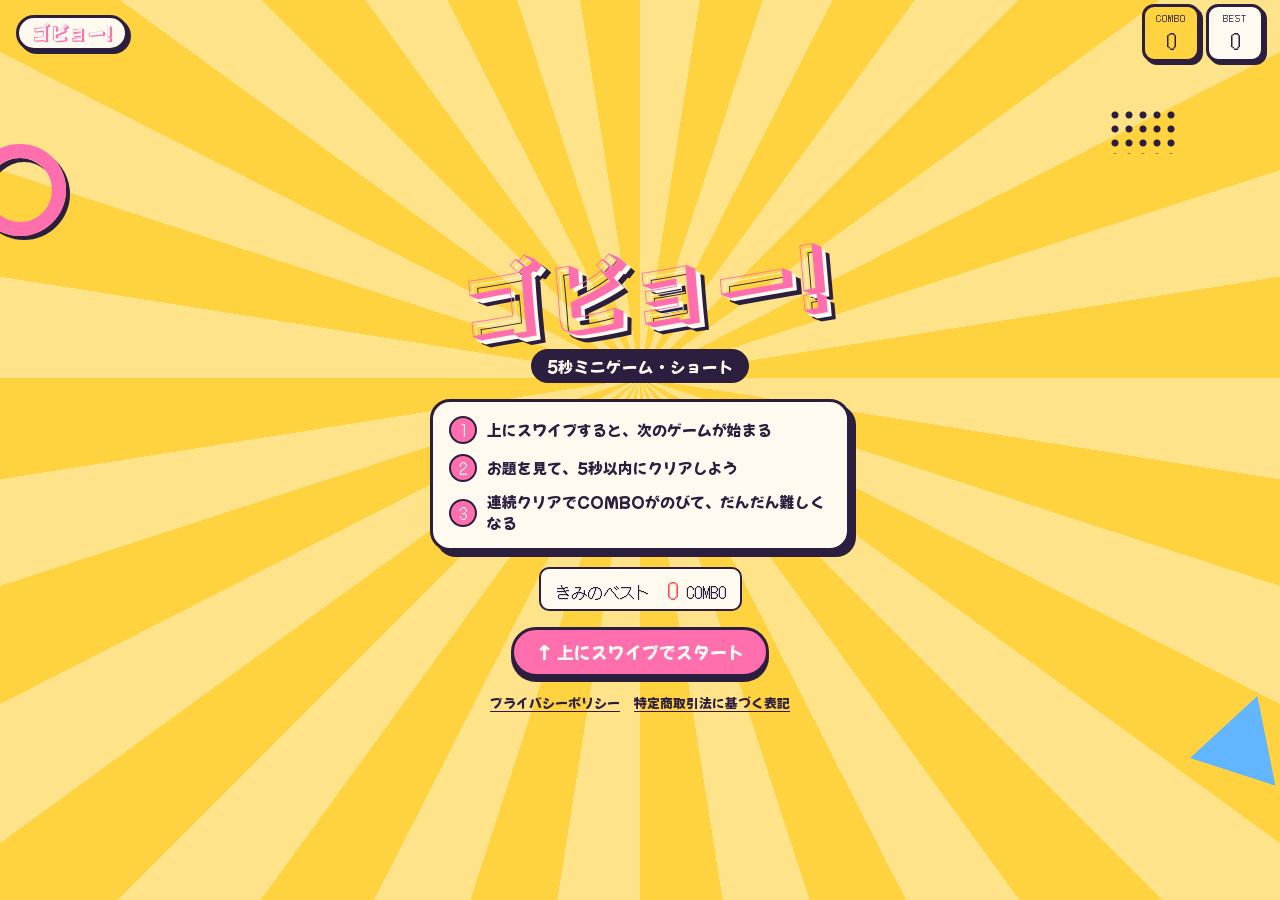
==== commit 1f9c931a: "制限時間を5秒に戻し、お題の表示は2秒のまま（5秒ゲーム） - DURATION 7秒→5秒。READY?（お題を大きく表示）は2秒のまま - 「数秒」にしていた文言・シェア文・SNS用画像を「5秒」" ====
--- a/public/index.html
+++ b/public/index.html
@@ -4,11 +4,11 @@
   <meta charset="utf-8">
   <meta name="viewport" content="width=device-width, initial-scale=1, viewport-fit=cover">
   <title>ゴビョー！</title>
-  <meta name="description" content="上にスワイプすると次々出てくる、数秒ミニゲームのショート。連続クリアでコンボをのばそう。">
+  <meta name="description" content="上にスワイプすると次々出てくる、5秒ミニゲームのショート。連続クリアでコンボをのばそう。">
   <meta name="theme-color" content="#ffd23f">
   <meta property="og:type" content="website">
   <meta property="og:title" content="ゴビョー！">
-  <meta property="og:description" content="上にスワイプすると次々出てくる、数秒ミニゲームのショート。きみは何連続クリアできる？">
+  <meta property="og:description" content="上にスワイプすると次々出てくる、5秒ミニゲームのショート。きみは何連続クリアできる？">
   <meta name="twitter:card" content="summary_large_image">
   <meta property="og:url" content="https://gobyo.kento-dev.workers.dev/">
   <meta property="og:image" content="https://gobyo.kento-dev.workers.dev/ogp.png">
@@ -40,11 +40,11 @@
 
       <div class="title-card">
         <h1 class="logo">ゴビョー!</h1>
-        <p class="tagline">数秒ミニゲーム・ショート</p>
+        <p class="tagline">5秒ミニゲーム・ショート</p>
 
         <ol class="howto">
           <li>上にスワイプすると、次のゲームが始まる</li>
-          <li>お題を見て、時間内にクリアしよう</li>
+          <li>お題を見て、5秒以内にクリアしよう</li>
           <li>連続クリアでCOMBOがのびて、だんだん難しくなる</li>
         </ol>
 
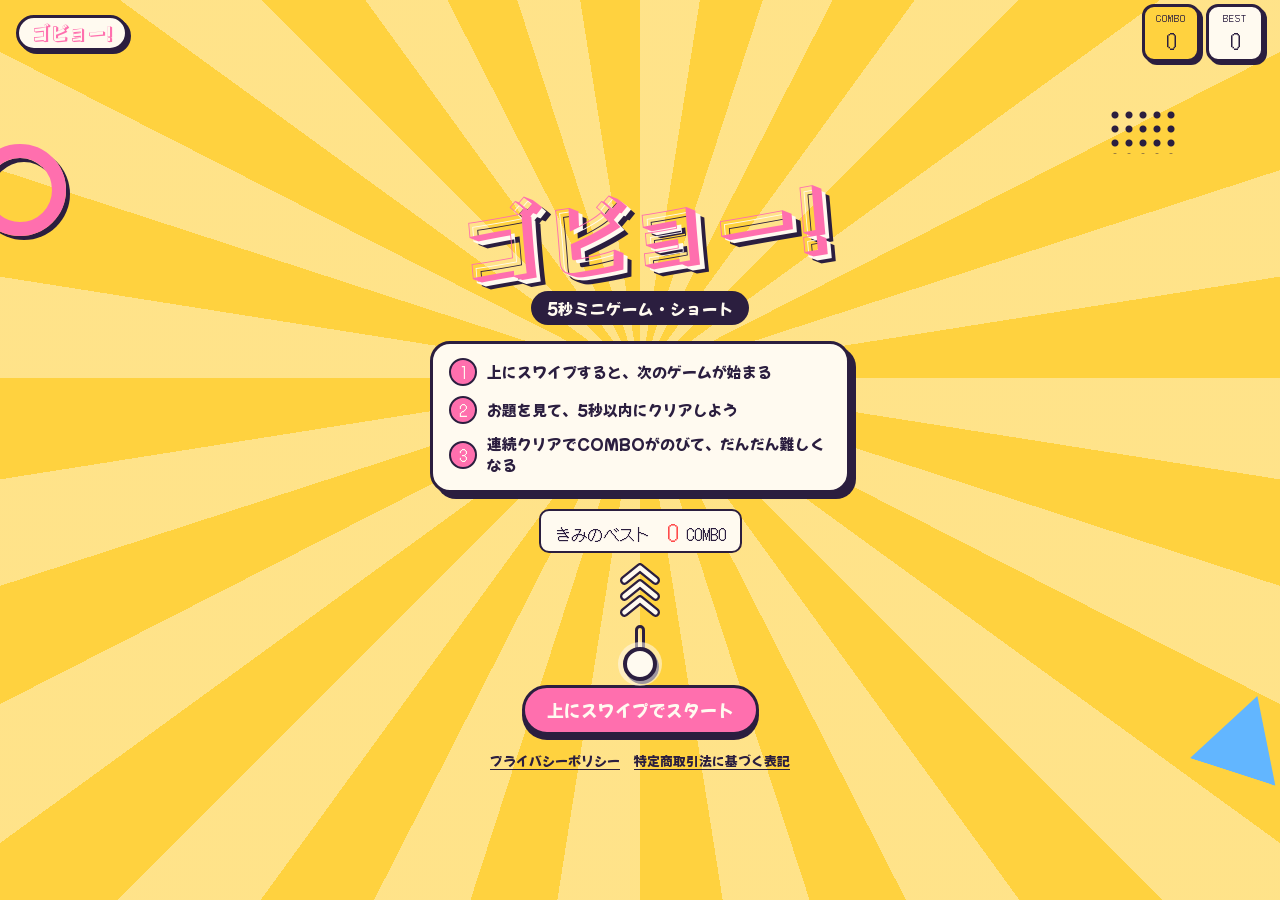
==== commit 6b0672a3: "「上にスワイプ」の指示を、指が動く見本にして直感的にする タイトルと結果画面（CLEAR!/MISS…）の指示を、指が触れて→上へなぞって→離れる動きと、 上向きのシェブロン3つが順に光る見本に変更。" ====
--- a/public/index.html
+++ b/public/index.html
@@ -49,7 +49,7 @@
         </ol>
 
         <p class="title-best">きみのベスト　<b id="titleBest">0</b> COMBO</p>
-        <button id="btnStart" class="swipe-hint" type="button">↑ 上にスワイプでスタート</button>
+        <button id="btnStart" class="title-start" type="button"><span id="titleCue" class="title-cue"></span><span class="swipe-hint">上にスワイプでスタート</span></button>
         <p class="title-links"><a class="title-link" href="privacy">プライバシーポリシー</a><a class="title-link" href="tokushoho">特定商取引法に基づく表記</a></p>
       </div>
     </section>
--- a/public/css/style.css
+++ b/public/css/style.css
@@ -241,6 +241,18 @@
   font: 1rem var(--font-dot);
 }
 .title-best b { font-size: 1.4rem; font-weight: 400; color: var(--red); }
+.title-start {
+  display: flex;
+  flex-direction: column;
+  align-items: center;
+  gap: 4px;
+  padding: 0;
+  border: 0;
+  background: none;
+  cursor: pointer;
+  touch-action: manipulation;
+  -webkit-tap-highlight-color: transparent;
+}
 .swipe-hint {
   padding: 12px 22px;
   border: var(--line) solid var(--ink);
@@ -251,7 +263,6 @@
   box-shadow: 0 5px 0 var(--ink);
   cursor: pointer;
   touch-action: manipulation;
-  animation: float 1.2s ease-in-out infinite;
 }
 @keyframes float { 50% { transform: translateY(-8px); } }
 
@@ -385,6 +396,101 @@
   font: 1.15rem var(--font-dot);
 }
 .ov-sub:empty { display: none; }
+/* クリア・失敗のあと：「上にスワイプ」を大きく出す */
+.overlay > .ov-next {
+  position: absolute;
+  left: 0;
+  right: 0;
+  bottom: 14px;
+  display: flex;
+  flex-direction: column;
+  align-items: center;
+  gap: 2px;
+  pointer-events: none;
+}
+.ov-next-text {
+  padding: 6px 18px;
+  border: var(--line) solid var(--ink);
+  border-radius: 999px;
+  background: var(--paper);
+  box-shadow: 3px 3px 0 var(--ink);
+  font: clamp(1.1rem, 5.6vw, 1.45rem)/1.2 var(--font-pop);
+}
+
+/* 「上にスワイプ」の見本（指が触れて→上へなぞって→離れる） */
+.swipe-cue {
+  --cue-h: 112px;
+  position: relative;
+  display: block;
+  width: 84px;
+  height: var(--cue-h);
+  pointer-events: none;
+}
+.overlay > .ov-next .swipe-cue { --cue-h: 104px; scale: 1.3; transform-origin: 50% 100%; margin-top: 34px; }
+/* 結果の画面：文字を上寄せにして、下の見本と重ならないようにする */
+.overlay.is-clear, .overlay.is-miss { justify-content: flex-start; padding-top: 16%; }
+@media (max-height: 700px) {
+  .overlay > .ov-next .swipe-cue { --cue-h: 76px; scale: 1; margin-top: 0; }
+  .overlay.is-clear, .overlay.is-miss { padding-top: 9%; }
+}
+.swipe-cue-chevs {
+  position: absolute;
+  left: 50%;
+  top: 0;
+  translate: -50% 0;
+  display: flex;
+  flex-direction: column;
+  align-items: center;
+}
+.swipe-cue-chev { display: block; width: 40px; height: 22px; margin-top: -6px; animation: chev-up 1.4s ease-in-out infinite; }
+.swipe-cue-chev:nth-child(1) { animation-delay: 0.36s; }
+.swipe-cue-chev:nth-child(2) { animation-delay: 0.18s; }
+.swipe-cue-chev:nth-child(3) { animation-delay: 0s; }
+.swipe-cue-chev path { fill: none; stroke-linecap: round; stroke-linejoin: round; }
+.swipe-cue-chev .edge { stroke: var(--ink); stroke-width: 10; }
+.swipe-cue-chev .fill { stroke: var(--paper); stroke-width: 5; }
+.swipe-cue-trail {
+  position: absolute;
+  left: 50%;
+  bottom: 16px;
+  width: 10px;
+  height: calc(var(--cue-h) - 72px);
+  translate: -50% 0;
+  border: 3px solid var(--ink);
+  border-radius: 999px;
+  background: linear-gradient(to top, var(--paper), color-mix(in srgb, var(--paper) 15%, transparent));
+  transform-origin: bottom center;
+  animation: trail-grow 1.4s ease-in-out infinite;
+}
+.swipe-cue-finger {
+  position: absolute;
+  left: 50%;
+  bottom: 0;
+  width: 34px;
+  height: 34px;
+  margin-left: -17px;
+  border: 4px solid var(--ink);
+  border-radius: 50%;
+  background: var(--paper);
+  box-shadow: 0 0 0 5px color-mix(in srgb, var(--paper) 55%, transparent), 2px 3px 0 var(--ink);
+  animation: finger-up 1.4s ease-in-out infinite;
+}
+@keyframes finger-up {
+  0%   { transform: translateY(0) scale(1.15); opacity: 0; }
+  12%  { transform: translateY(0) scale(0.9); opacity: 1; }
+  72%  { transform: translateY(calc(var(--cue-h) * -0.62)) scale(0.9); opacity: 1; }
+  100% { transform: translateY(calc(var(--cue-h) * -0.7)) scale(1.1); opacity: 0; }
+}
+@keyframes trail-grow {
+  0%, 12% { transform: scaleY(0); opacity: 1; }
+  72% { transform: scaleY(1); opacity: 1; }
+  100% { transform: scaleY(1); opacity: 0; }
+}
+@keyframes chev-up {
+  0%, 100% { opacity: 0.25; transform: translateY(6px); }
+  45% { opacity: 1; transform: translateY(-2px); }
+}
+
 /* READY?の間は、お題を大きく真ん中に出す */
 .overlay.is-ready { background: color-mix(in srgb, var(--cream) 88%, transparent); gap: 14px; }
 .overlay.is-ready .ov-sub {
@@ -1033,7 +1139,7 @@
 
 /* 動きを減らす設定では、飾りの動きだけ止める（ゲームの動きと導火線は残す） */
 @media (prefers-reduced-motion: reduce) {
-  .logo, .swipe-hint, .next-hint, .g-push-dont, .g-road-line, .overlay.is-clear::before, .ov-main.pop, .hud-chip.bump {
+  .logo, .next-hint, .swipe-cue-chev, .swipe-cue-trail, .swipe-cue-finger, .g-push-dont, .g-road-line, .overlay.is-clear::before, .ov-main.pop, .hud-chip.bump {
     animation: none;
   }
 }
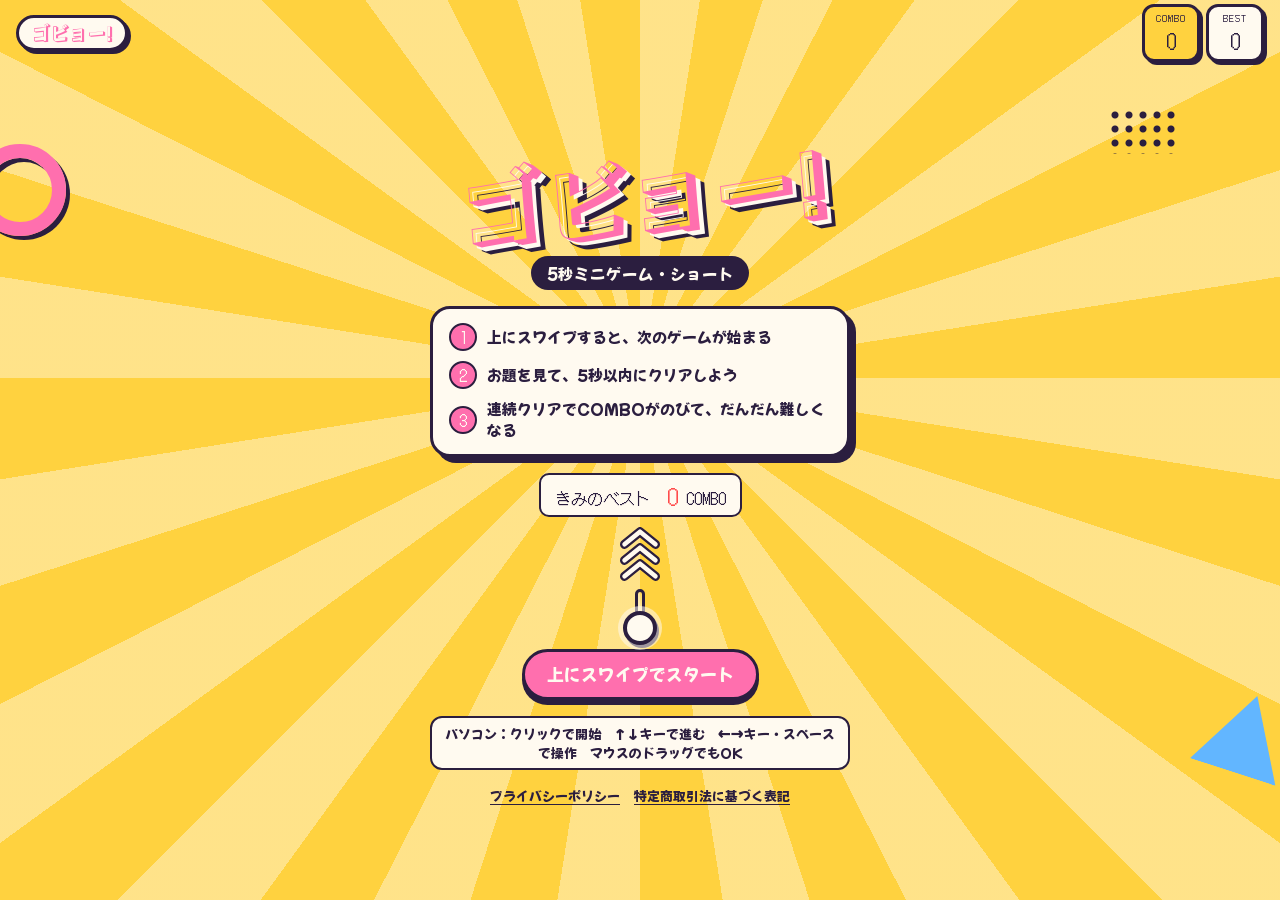
==== commit 3bf80d4e: "結果画面の改善：失敗理由・2つの同じ大きさのボタン・つづきを遊ぶ・初回の操作見本（準備） - 失敗の理由を主役に出す（g.lose("理由")。時間切れは自動で「時間切れ！」）。励ましは小さく下に -" ====
--- a/public/index.html
+++ b/public/index.html
@@ -50,6 +50,7 @@
 
         <p class="title-best">きみのベスト　<b id="titleBest">0</b> COMBO</p>
         <button id="btnStart" class="title-start" type="button"><span id="titleCue" class="title-cue"></span><span class="swipe-hint">上にスワイプでスタート</span></button>
+        <p id="titlePc" class="title-pc" hidden>パソコン：クリックで開始　↑↓キーで進む　←→キー・スペースで操作　マウスのドラッグでもOK</p>
         <p class="title-links"><a class="title-link" href="privacy">プライバシーポリシー</a><a class="title-link" href="tokushoho">特定商取引法に基づく表記</a></p>
       </div>
     </section>
@@ -58,6 +59,7 @@
   <p id="toast" class="toast" role="status" hidden></p>
 
   <script src="js/config.js"></script>
+  <script src="js/howto.js"></script>
   <script src="js/games.js"></script>
   <script src="js/games-b1.js"></script>
   <script src="js/games-b2.js"></script>
--- a/public/css/style.css
+++ b/public/css/style.css
@@ -408,14 +408,24 @@
   gap: 2px;
   pointer-events: none;
 }
-.ov-next-text {
-  padding: 6px 18px;
-  border: var(--line) solid var(--ink);
-  border-radius: 999px;
-  background: var(--paper);
-  box-shadow: 3px 3px 0 var(--ink);
-  font: clamp(1.1rem, 5.6vw, 1.45rem)/1.2 var(--font-pop);
-}
+.ov-hint { font-size: 0.9rem; font-weight: 700; }
+.ov-hint:empty { display: none; }
+.ov-actions {
+  display: flex;
+  gap: 10px;
+  width: 100%;
+  padding-inline: 14px;
+  pointer-events: auto;
+}
+.btn-act {
+  flex: 1 1 0;
+  min-height: 56px;
+  font-size: clamp(1.05rem, 5vw, 1.3rem);
+  white-space: nowrap;
+}
+.btn-act.btn-next { background: var(--pink); color: var(--paper); }
+.btn-act.btn-retry { background: var(--yellow); }
+.btn-act[hidden] { display: none; }
 
 /* 「上にスワイプ」の見本（指が触れて→上へなぞって→離れる） */
 .swipe-cue {
@@ -490,6 +500,125 @@
   0%, 100% { opacity: 0.25; transform: translateY(6px); }
   45% { opacity: 1; transform: translateY(-2px); }
 }
+
+/* 動くのは、いま表示している画面だけ（通り過ぎた画面で動き続けて重くならないように） */
+.slot:not(.is-current) .swipe-cue-chev,
+.slot:not(.is-current) .swipe-cue-trail,
+.slot:not(.is-current) .swipe-cue-finger,
+.slot:not(.is-current) .overlay.is-clear::before,
+.slot:not(.is-current) .ov-main.pop {
+  animation: none;
+}
+.slot.is-pruned { background-image: none; }
+
+/* ---------- 初めてのゲームの操作見本 ---------- */
+.overlay.is-howto { background: color-mix(in srgb, var(--cream) 94%, transparent); gap: 10px; justify-content: flex-start; padding-top: 6%; }
+.overlay.is-howto .ov-main { font-size: clamp(1.5rem, 8vw, 2.2rem); }
+.overlay.is-howto .ov-sub {
+  max-width: 90%;
+  padding: 8px 14px;
+  border-radius: 18px;
+  background: var(--yellow);
+  box-shadow: 4px 4px 0 var(--ink);
+  font: clamp(1.15rem, 5.8vw, 1.5rem)/1.4 var(--font-pop);
+  text-wrap: balance;
+}
+.overlay.is-howto .ov-hint {
+  padding: 4px 16px;
+  border: 2.5px solid var(--ink);
+  border-radius: 999px;
+  background: var(--paper);
+  font: 1.05rem var(--font-pop);
+}
+.overlay > .ov-howto {
+  position: relative;
+  z-index: 1;
+  flex: 1;
+  width: 100%;
+  min-height: 0;
+  display: flex;
+  flex-direction: column;
+  align-items: center;
+  justify-content: space-between;
+  gap: 8px;
+  padding: 0 14px 14px;
+  pointer-events: auto;
+}
+.ov-howto-demo { position: relative; flex: 1; width: 100%; min-height: 40px; overflow: visible; }
+.btn-act.btn-go { flex: none; width: 100%; background: var(--pink); color: var(--paper); }
+
+.howto-demo { --t: 2s; position: absolute; left: 50%; top: 50%; width: 230px; height: 150px; margin: -75px 0 0 -115px; scale: var(--fit, 1); pointer-events: none; }
+.howto-demo > * { position: absolute; }
+.hd-finger {
+  left: 50%; top: 50%;
+  width: 36px; height: 36px; margin: -18px 0 0 -18px;
+  border: 4px solid var(--ink); border-radius: 50%;
+  background: var(--paper);
+  box-shadow: 0 0 0 6px color-mix(in srgb, var(--paper) 60%, transparent), 2px 3px 0 var(--ink);
+}
+.hd-trail {
+  left: 50%; top: 50%;
+  height: 10px; width: 10px;
+  border: 3px solid var(--ink); border-radius: 999px;
+  background: color-mix(in srgb, var(--paper) 80%, transparent);
+  opacity: 0;
+}
+.hd-arrow { width: 26px; height: 26px; border: 5px solid var(--ink); border-left: 0; border-bottom: 0; opacity: 0.35; }
+.hd-up { left: 50%; top: 2px; margin-left: -13px; transform: rotate(-45deg); }
+.hd-down { left: 50%; bottom: 2px; margin-left: -13px; transform: rotate(135deg); }
+.hd-left { left: 6px; top: 50%; margin-top: -13px; transform: rotate(-135deg); }
+.hd-right { right: 6px; top: 50%; margin-top: -13px; transform: rotate(45deg); }
+.hd-stop { left: 50%; top: 50%; width: 110px; height: 110px; margin: -55px 0 0 -55px; display: grid; place-items: center; border: 5px solid var(--red); border-radius: 50%; background: var(--paper); font-size: 3.4rem; animation: hd-pulse 1.2s ease-in-out infinite; }
+.hd-choice { top: 20px; width: 56px; height: 56px; border: 3px solid var(--ink); border-radius: 14px; background: var(--paper); box-shadow: 0 4px 0 var(--ink); }
+.hd-choice:nth-of-type(1) { left: 10px; } .hd-choice:nth-of-type(2) { left: 87px; } .hd-choice:nth-of-type(3) { right: 10px; }
+.hd-slot { right: 14px; top: 14px; width: 54px; height: 54px; border: 4px dashed var(--ink); border-radius: 12px; opacity: 0.6; }
+.hd-piece { left: 14px; bottom: 14px; width: 48px; height: 48px; border: 4px solid var(--ink); border-radius: 12px; background: var(--sky); box-shadow: 3px 3px 0 var(--ink); }
+.hd-ball { left: 50%; top: 14px; width: 30px; height: 30px; margin-left: -15px; border: 4px solid var(--ink); border-radius: 50%; background: var(--yellow); }
+.hd-band { left: 50%; top: 40px; width: 4px; height: 20px; margin-left: -2px; background: var(--ink); }
+
+/* 操作ごとの動き（指が、その操作をやってみせる） */
+.is-tap .hd-finger { animation: hd-tap var(--t) ease-in-out infinite; }
+.is-rapid .hd-finger { animation: hd-tap 0.5s ease-in-out infinite; }
+.is-hold .hd-finger { animation: hd-hold var(--t) ease-in-out infinite; }
+.is-choose .hd-finger { left: 50%; top: 48px; animation: hd-tap var(--t) ease-in-out infinite; }
+.is-choose .hd-choice:nth-of-type(2) { animation: hd-pick var(--t) ease-in-out infinite; }
+.is-swipe .hd-finger { animation: hd-sw var(--t) ease-in-out infinite; }
+.is-swipe .hd-trail { width: 120px; margin-left: -60px; margin-top: -5px; animation: hd-trail-h var(--t) ease-in-out infinite; }
+.is-swipe .hd-left, .is-swipe .hd-right { opacity: 0.8; }
+.is-rub .hd-finger { animation: hd-rub 0.9s ease-in-out infinite; }
+.is-flick .hd-finger { animation: hd-flick calc(var(--t) * 2) ease-in-out infinite; }
+.is-flick .hd-up { animation: hd-lit calc(var(--t) * 2) infinite 0s; }
+.is-flick .hd-right { animation: hd-lit calc(var(--t) * 2) infinite calc(var(--t) * 0.5); }
+.is-flick .hd-down { animation: hd-lit calc(var(--t) * 2) infinite var(--t); }
+.is-flick .hd-left { animation: hd-lit calc(var(--t) * 2) infinite calc(var(--t) * 1.5); }
+.is-drag .hd-finger { animation: hd-drag var(--t) ease-in-out infinite; }
+.is-drag .hd-piece { animation: hd-drag-piece var(--t) ease-in-out infinite; }
+.is-drag .hd-slot { opacity: 1; }
+.is-pull .hd-finger { animation: hd-pull var(--t) ease-in-out infinite; }
+.is-pull .hd-ball { animation: hd-ball var(--t) ease-in-out infinite; }
+.is-circle .hd-finger { animation: hd-circle 1.6s linear infinite; }
+@keyframes hd-pulse { 50% { transform: scale(1.08); } }
+@keyframes hd-tap { 0%, 55%, 100% { transform: scale(1); } 25% { transform: scale(0.78); } 30% { box-shadow: 0 0 0 18px color-mix(in srgb, var(--paper) 25%, transparent), 2px 3px 0 var(--ink); } }
+@keyframes hd-hold { 0%, 10% { transform: scale(1); } 20%, 75% { transform: scale(0.8); box-shadow: 0 0 0 14px color-mix(in srgb, var(--pink) 60%, transparent), 2px 3px 0 var(--ink); } 90%, 100% { transform: scale(1); } }
+@keyframes hd-pick { 0%, 20%, 60%, 100% { background: var(--paper); } 30%, 50% { background: var(--mint); } }
+@keyframes hd-sw { 0% { transform: translateX(-60px) scale(1.1); opacity: 0; } 12% { transform: translateX(-60px) scale(0.9); opacity: 1; } 70% { transform: translateX(60px) scale(0.9); opacity: 1; } 100% { transform: translateX(66px) scale(1.1); opacity: 0; } }
+@keyframes hd-trail-h { 0%, 12% { transform: scaleX(0); transform-origin: left; opacity: 1; } 70% { transform: scaleX(1); transform-origin: left; opacity: 1; } 100% { transform: scaleX(1); opacity: 0; } }
+@keyframes hd-rub { 0%, 100% { transform: translateX(-40px); } 50% { transform: translateX(40px); } }
+@keyframes hd-flick { 0%, 100% { transform: translate(0, 0); } 10% { transform: translate(0, -48px); } 25% { transform: translate(0, 0); } 35% { transform: translate(64px, 0); } 50% { transform: translate(0, 0); } 60% { transform: translate(0, 48px); } 75% { transform: translate(0, 0); } 85% { transform: translate(-64px, 0); } }
+@keyframes hd-lit { 0%, 20%, 100% { opacity: 0.35; } 5%, 12% { opacity: 1; } }
+@keyframes hd-drag { 0%, 8% { transform: translate(-80px, 40px) scale(1.1); opacity: 0; } 18% { transform: translate(-80px, 40px) scale(0.9); opacity: 1; } 70% { transform: translate(80px, -40px) scale(0.9); opacity: 1; } 100% { transform: translate(84px, -42px) scale(1.1); opacity: 0; } }
+@keyframes hd-drag-piece { 0%, 18% { transform: translate(0, 0); } 70%, 100% { transform: translate(160px, -80px); } }
+@keyframes hd-pull { 0%, 10% { transform: translateY(-10px) scale(1.1); opacity: 0; } 20% { transform: translateY(-10px) scale(0.9); opacity: 1; } 55% { transform: translateY(40px) scale(0.9); opacity: 1; } 65% { transform: translateY(40px) scale(1.1); opacity: 0; } 100% { opacity: 0; } }
+@keyframes hd-ball { 0%, 20% { transform: translateY(0); } 55% { transform: translateY(48px); } 62% { transform: translateY(48px); } 78% { transform: translateY(-4px); } 100% { transform: translateY(0); } }
+@keyframes hd-circle { from { transform: rotate(0deg) translateX(50px) rotate(0deg); } to { transform: rotate(360deg) translateX(50px) rotate(-360deg); } }
+
+/* 失敗の画面：はげましの文字を読みやすく */
+.overlay.is-miss { background: color-mix(in srgb, var(--ink) 72%, transparent); }
+.overlay.is-miss .ov-hint { color: var(--paper); }
+
+/* パソコン向けの案内・つづきを遊ぶボタン */
+.title-pc { max-width: 100%; margin: 0; padding: 6px 12px; border: 2px solid var(--ink); border-radius: 12px; background: var(--paper); font-size: 0.8rem; line-height: 1.5; text-align: center; }
+.btn-go { width: 100%; min-height: 54px; background: var(--pink); color: var(--paper); font-size: 1.15rem; }
 
 /* READY?の間は、お題を大きく真ん中に出す */
 .overlay.is-ready { background: color-mix(in srgb, var(--cream) 88%, transparent); gap: 14px; }
@@ -517,17 +646,6 @@
 .overlay.is-miss { background: color-mix(in srgb, var(--ink) 55%, transparent); }
 .overlay.is-miss .ov-main { color: var(--sky); text-shadow: 5px 5px 0 var(--ink); }
 
-.card-foot {
-  display: flex;
-  align-items: center;
-  justify-content: space-between;
-  gap: 10px;
-  min-height: 44px;
-  visibility: hidden;
-}
-.slot.is-done .card-foot { visibility: visible; }
-.btn-retry { visibility: hidden; }
-.slot.is-miss .btn-retry { visibility: visible; }
 .next-hint { font-size: 0.9rem; animation: float 1.2s ease-in-out infinite; }
 
 /* ---------- 各ゲームの部品 ---------- */
@@ -1139,7 +1257,7 @@
 
 /* 動きを減らす設定では、飾りの動きだけ止める（ゲームの動きと導火線は残す） */
 @media (prefers-reduced-motion: reduce) {
-  .logo, .next-hint, .swipe-cue-chev, .swipe-cue-trail, .swipe-cue-finger, .g-push-dont, .g-road-line, .overlay.is-clear::before, .ov-main.pop, .hud-chip.bump {
+  .logo, .next-hint, .howto-demo *, .swipe-cue-chev, .swipe-cue-trail, .swipe-cue-finger, .g-push-dont, .g-road-line, .overlay.is-clear::before, .ov-main.pop, .hud-chip.bump {
     animation: none;
   }
 }
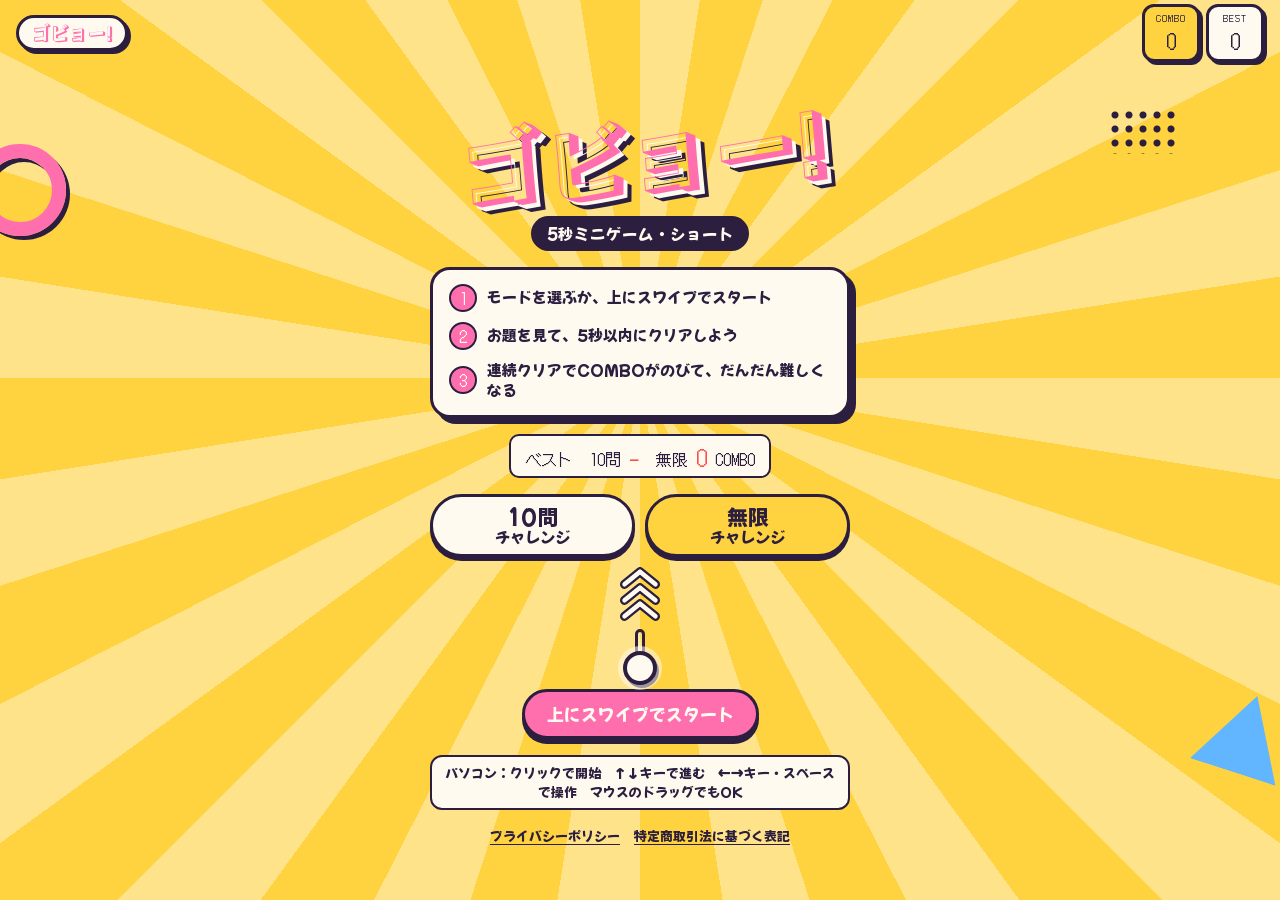
==== commit f5ec3fd3: "10問チャレンジ/無限チャレンジと、見本の3秒自動スタート Co-Authored-By: Claude Sonnet 5.5 <noreply@anthropic.com> Claude-Sessi" ====
--- a/public/index.html
+++ b/public/index.html
@@ -27,7 +27,8 @@
   <header class="hud">
     <p class="hud-logo">ゴビョー!</p>
     <div class="hud-stats">
-      <p id="hudComboChip" class="hud-chip hud-combo"><small>COMBO</small><b id="hudCombo">0</b></p>
+      <p id="hudTenChip" class="hud-chip hud-ten" hidden><small>問</small><b id="hudTen">0/10</b></p>
+            <p id="hudComboChip" class="hud-chip hud-combo"><small>COMBO</small><b id="hudCombo">0</b></p>
       <p class="hud-chip"><small>BEST</small><b id="hudBest">0</b></p>
     </div>
   </header>
@@ -43,12 +44,16 @@
         <p class="tagline">5秒ミニゲーム・ショート</p>
 
         <ol class="howto">
-          <li>上にスワイプすると、次のゲームが始まる</li>
+          <li>モードを選ぶか、上にスワイプでスタート</li>
           <li>お題を見て、5秒以内にクリアしよう</li>
           <li>連続クリアでCOMBOがのびて、だんだん難しくなる</li>
         </ol>
 
-        <p class="title-best">きみのベスト　<b id="titleBest">0</b> COMBO</p>
+        <p class="title-best">ベスト　10問 <b id="titleBest10">-</b>　無限 <b id="titleBest">0</b> COMBO</p>
+        <div class="mode-row">
+          <button id="btnTen" class="btn mode-btn" type="button"><b>10問</b>チャレンジ</button>
+          <button id="btnEndless" class="btn mode-btn" type="button"><b>無限</b>チャレンジ</button>
+        </div>
         <button id="btnStart" class="title-start" type="button"><span id="titleCue" class="title-cue"></span><span class="swipe-hint">上にスワイプでスタート</span></button>
         <p id="titlePc" class="title-pc" hidden>パソコン：クリックで開始　↑↓キーで進む　←→キー・スペースで操作　マウスのドラッグでもOK</p>
         <p class="title-links"><a class="title-link" href="privacy">プライバシーポリシー</a><a class="title-link" href="tokushoho">特定商取引法に基づく表記</a></p>
--- a/public/css/style.css
+++ b/public/css/style.css
@@ -419,8 +419,10 @@
 }
 .btn-act {
   flex: 1 1 0;
+  min-width: 0;
   min-height: 56px;
-  font-size: clamp(1.05rem, 5vw, 1.3rem);
+  padding-inline: 0.5em;
+  font-size: clamp(0.95rem, 4.6vw, 1.3rem);
   white-space: nowrap;
 }
 .btn-act.btn-next { background: var(--pink); color: var(--paper); }
@@ -613,7 +615,6 @@
 @keyframes hd-circle { from { transform: rotate(0deg) translateX(50px) rotate(0deg); } to { transform: rotate(360deg) translateX(50px) rotate(-360deg); } }
 
 /* 失敗の画面：はげましの文字を読みやすく */
-.overlay.is-miss { background: color-mix(in srgb, var(--ink) 72%, transparent); }
 .overlay.is-miss .ov-hint { color: var(--paper); }
 
 /* パソコン向けの案内・つづきを遊ぶボタン */
@@ -643,7 +644,7 @@
   animation: spin 8s linear infinite;
 }
 @keyframes spin { to { transform: rotate(360deg); } }
-.overlay.is-miss { background: color-mix(in srgb, var(--ink) 55%, transparent); }
+.overlay.is-miss { background: color-mix(in srgb, var(--ink) 88%, transparent); }
 .overlay.is-miss .ov-main { color: var(--sky); text-shadow: 5px 5px 0 var(--ink); }
 
 .next-hint { font-size: 0.9rem; animation: float 1.2s ease-in-out infinite; }
@@ -1167,7 +1168,7 @@
 @keyframes boom { 50% { transform: scale(1.6); background: var(--red); } 100% { transform: scale(1.8); opacity: 0; } }
 
 /* ---------- CM画面（ブラウン管の走査線っぽい柄） ---------- */
-.slot-cm {
+.slot-cm, .slot-ten {
   --theme: var(--lilac);
   background-image: repeating-linear-gradient(0deg, transparent 0 3px, color-mix(in srgb, var(--ink) 14%, transparent) 3px 5px);
 }
@@ -1219,10 +1220,11 @@
   background: var(--paper);
   font-size: 0.7rem;
 }
-.slot-cm.has-ad { padding-inline: 8px; }
-.slot-cm.has-ad .card { padding-inline: 8px; gap: 10px; }
+.slot-cm.has-ad, .slot-ten.has-ad { padding-inline: 8px; }
+.slot-cm.has-ad .card, .slot-ten.has-ad .card { padding-inline: 8px; gap: 10px; }
 @media (max-height: 760px) {
-  .slot-cm.has-ad .cm-title, .slot-cm.has-ad .cm-lead { display: none; }
+  .slot-cm.has-ad .cm-title, .slot-cm.has-ad .cm-lead, .slot-ten.has-ad .cm-lead, .slot-ten.has-ad .ten-sub { display: none; }
+  .slot-cm.has-ad .cm-label, .slot-cm.has-ad .cm-best, .slot-ten.has-ad .ten-best { display: none; }
 }
 .cm-link, .title-link { font-size: 0.8rem; color: var(--ink); text-underline-offset: 3px; }
 .cm-links, .title-links { margin: 0; display: flex; flex-wrap: wrap; justify-content: center; gap: 4px 14px; }
@@ -1257,7 +1259,41 @@
 
 /* 動きを減らす設定では、飾りの動きだけ止める（ゲームの動きと導火線は残す） */
 @media (prefers-reduced-motion: reduce) {
-  .logo, .next-hint, .howto-demo *, .swipe-cue-chev, .swipe-cue-trail, .swipe-cue-finger, .g-push-dont, .g-road-line, .overlay.is-clear::before, .ov-main.pop, .hud-chip.bump {
+  .logo, .next-hint, .howto-demo *, .ov-howto-bar > span, .swipe-cue-chev, .swipe-cue-trail, .swipe-cue-finger, .g-push-dont, .g-road-line, .overlay.is-clear::before, .ov-main.pop, .hud-chip.bump {
     animation: none;
   }
 }
+
+/* ---------- モード選択（タイトル）・10問の進み具合・結果 ---------- */
+.mode-row { width: 100%; display: flex; gap: 10px; }
+.mode-btn {
+  flex: 1 1 0;
+  min-width: 0;
+  min-height: 62px;
+  flex-direction: column;
+  gap: 0;
+  padding-inline: 0.4em;
+  font-size: 0.95rem;
+  line-height: 1.15;
+  background: var(--paper);
+}
+.mode-btn b { font: 1.3rem/1.1 var(--font-pop); font-weight: 400; }
+.mode-btn.is-selected { background: var(--yellow); }
+.hud-ten { background: var(--paper); }
+.hud-ten[hidden] { display: none; }
+
+.ten-card { gap: 8px; }
+.ten-title { font: 400 1.25rem/1.3 var(--font-pop); }
+.ten-score { margin: 0; display: flex; align-items: baseline; justify-content: center; gap: 4px; color: var(--ink); }
+.ten-score b { font: 400 clamp(4.2rem, 24vw, 5.8rem)/1 var(--font-dot); color: var(--red); -webkit-text-stroke: 2px var(--ink); paint-order: stroke fill; text-shadow: 4px 4px 0 var(--ink); }
+.ten-score span { font: 1.9rem var(--font-dot); }
+.ten-sub { margin: 0; font: 1.1rem var(--font-dot); }
+.ten-best { margin: 0; font: 0.95rem var(--font-pop); }
+.ten-best:empty, .ten-weak:empty { display: none; }
+.ten-weak { margin: 0; padding: 4px 12px; border: 2px solid var(--ink); border-radius: 12px; background: var(--paper); font-size: 0.9rem; }
+.ten-endless { width: 100%; min-height: 48px; }
+
+/* 操作の見本：3秒のカウントダウン */
+.ov-howto-bar { width: 100%; height: 12px; border: 2.5px solid var(--ink); border-radius: 999px; background: var(--paper); overflow: hidden; }
+.ov-howto-bar > span { display: block; height: 100%; background: repeating-linear-gradient(135deg, var(--pink) 0 8px, var(--orange) 8px 16px); transform-origin: left center; animation: howto-count 3s linear forwards; }
+@keyframes howto-count { from { transform: scaleX(1); } to { transform: scaleX(0); } }
